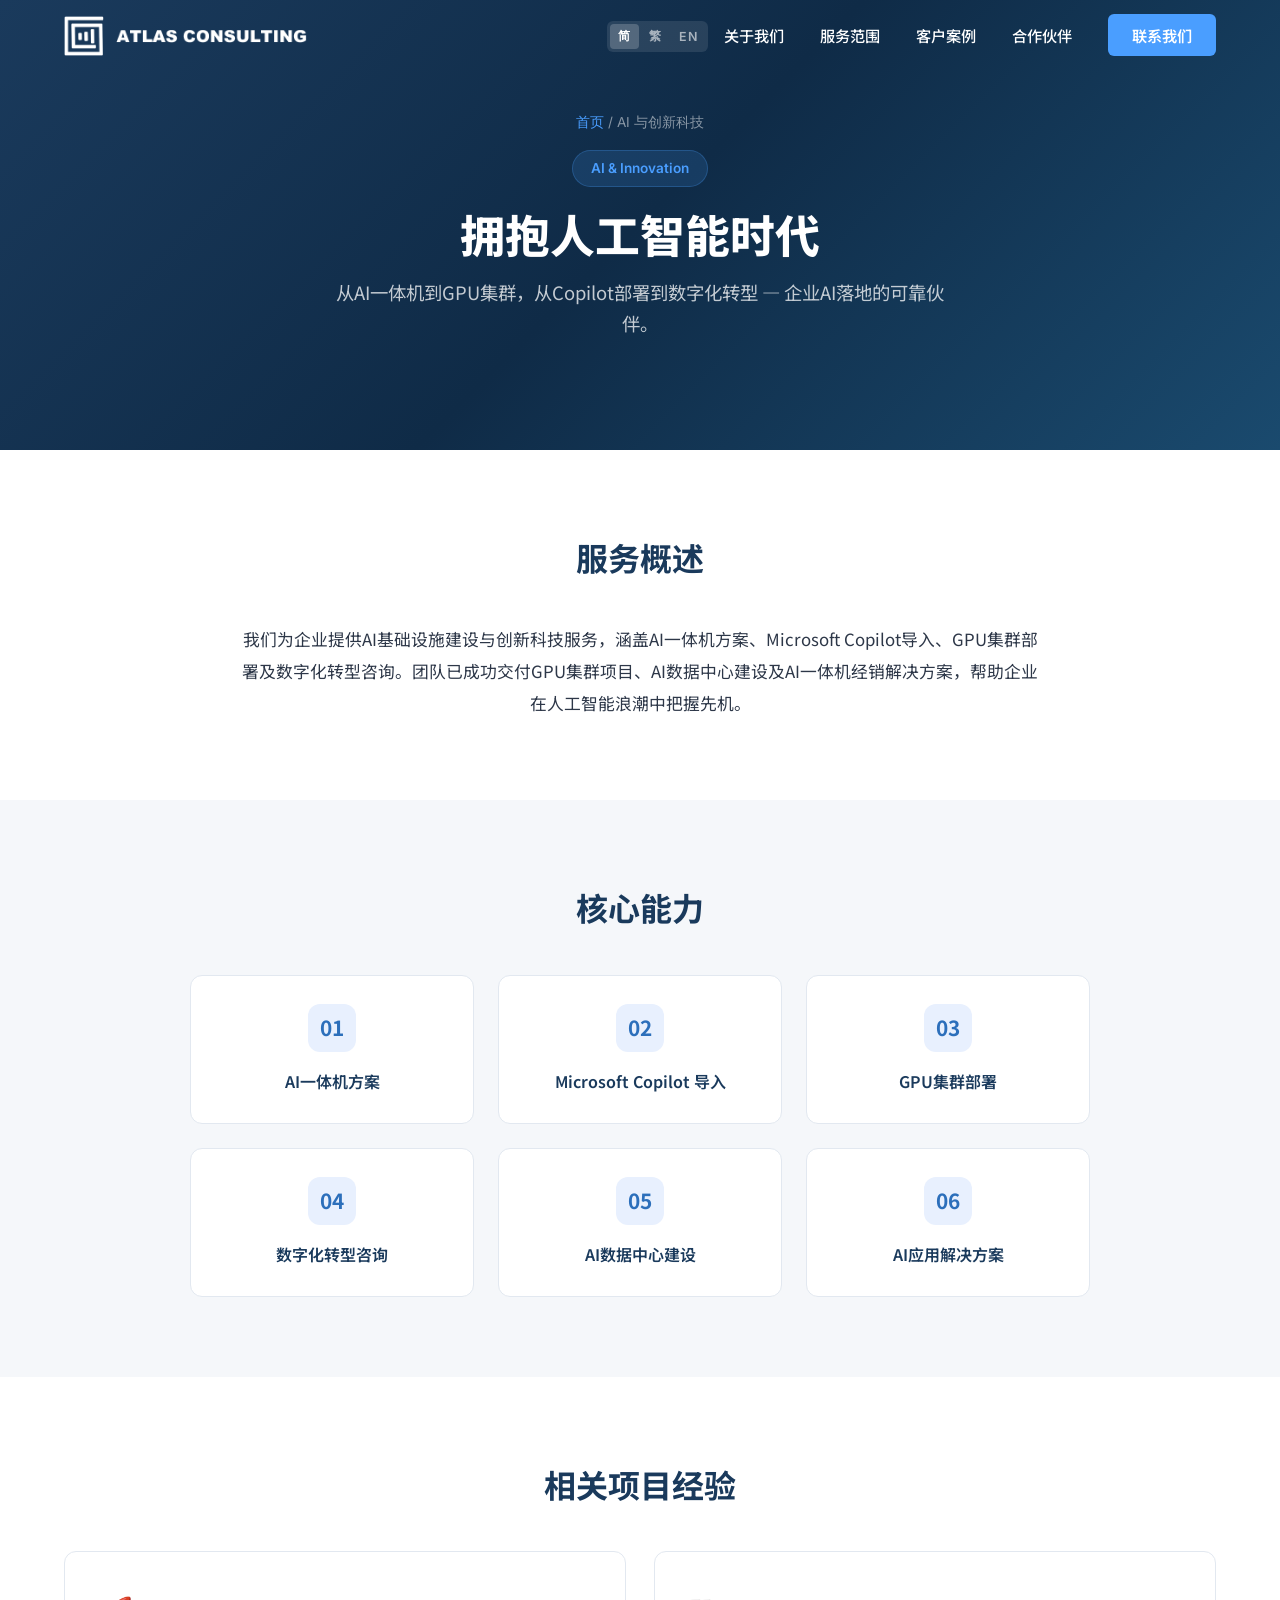
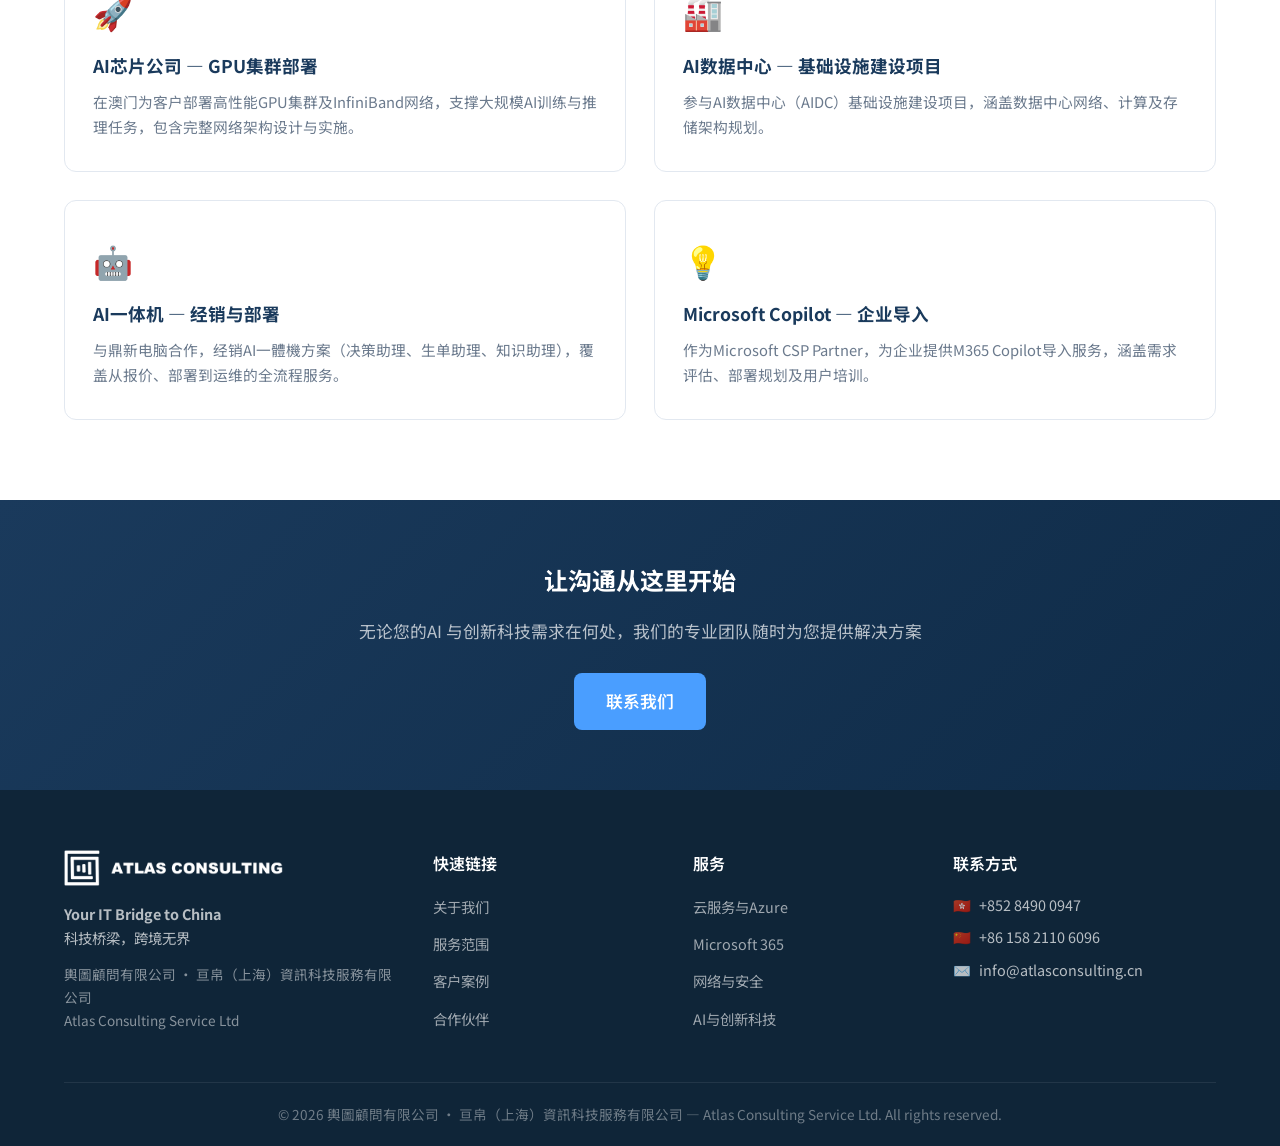
==== services/ai-innovation.html @ 170522ad "7服务二级页面: cloud/infra/netsec/m365/hardware/prof/ai + project cases + i18n" ====
<!DOCTYPE html>
<html lang="zh-CN">
<head>
    <meta charset="UTF-8">
    <meta name="viewport" content="width=device-width, initial-scale=1.0">
    <title>AI 与创新科技 | AI & Innovation — Atlas Consulting</title>
    <meta name="description" content="Atlas Consulting AI与创新科技服务 — AI一体机、GPU集群部署、Microsoft Copilot导入、数字化转型咨询。">
    <meta name="robots" content="index, follow">
    <link rel="icon" type="image/jpg" href="../assets/images/cropped-logo-32x32.jpg">
    <link rel="preconnect" href="https://fonts.googleapis.com">
    <link rel="preconnect" href="https://fonts.gstatic.com" crossorigin>
    <link href="https://fonts.googleapis.com/css2?family=Inter:wght@400;500;600;700;800&family=Noto+Sans+SC:wght@400;500;600;700&display=swap" rel="stylesheet">
    <link rel="stylesheet" href="../assets/css/style.css">
</head>
<body class="service-detail">
    <nav class="navbar" id="navbar">
        <div class="container nav-container">
            <a href="../" class="nav-logo">
                <img src="../assets/images/logo_280_blue.png" alt="Atlas Consulting" class="logo-blue">
                <img src="../assets/images/logo_280_white.png" alt="Atlas Consulting" class="logo-white">
            </a>
            <div class="nav-right">
                <div class="lang-switcher">
                    <button class="lang-btn" data-lang="zh-CN" onclick="applyLanguage('zh-CN')">简</button>
                    <button class="lang-btn" data-lang="zh-TW" onclick="applyLanguage('zh-TW')">繁</button>
                    <button class="lang-btn" data-lang="en" onclick="applyLanguage('en')">EN</button>
                </div>
                <button class="nav-toggle" id="navToggle" aria-label="菜单">
                    <span></span><span></span><span></span>
                </button>
                <ul class="nav-menu" id="navMenu">
                    <li><a href="../#about" class="nav-link" data-i18n="nav.about">关于我们</a></li>
                    <li><a href="../#services" class="nav-link" data-i18n="nav.services">服务范围</a></li>
                    <li><a href="../#cases" class="nav-link" data-i18n="nav.cases">客户案例</a></li>
                    <li><a href="../#partners" class="nav-link" data-i18n="nav.partners">合作伙伴</a></li>
                    <li><a href="../#contact" class="nav-link nav-cta" data-i18n="nav.contact">联系我们</a></li>
                </ul>
            </div>
        </div>
    </nav>

    <section class="sd-hero">
        <div class="container sd-hero-content">
            <div class="sd-hero-breadcrumb"><a href="../">首页</a> / <span data-i18n="sd.ai.title">AI 与创新科技</span></div>
            <div class="sd-hero-badge" data-i18n="sd.ai.subtitle">AI & Innovation</div>
            <h1 data-i18n="sd.ai.hero">拥抱人工智能时代</h1>
            <p data-i18n="sd.ai.desc">从AI一体机到GPU集群，从Copilot部署到数字化转型 — 企业AI落地的可靠伙伴。</p>
        </div>
    </section>

    <section class="sd-section">
        <div class="container">
            <h2 data-i18n="sd.ai.overview.title">服务概述</h2>
            <p class="sd-overview" data-i18n="sd.ai.overview">我们为企业提供AI基础设施建设与创新科技服务，涵盖AI一体机方案、Microsoft Copilot导入、GPU集群部署及数字化转型咨询。团队已成功交付GPU集群项目、AI数据中心建设及AI一体机经销解决方案。</p>
        </div>
    </section>

    <section class="sd-section sd-section-alt">
        <div class="container">
            <h2 data-i18n="sd.ai.cap.title">核心能力</h2>
            <div class="sd-cap-grid">
                <div class="sd-cap-item"><div class="sd-cap-icon">01</div><h4 data-i18n="sd.ai.cap1">AI一体机方案</h4></div>
                <div class="sd-cap-item"><div class="sd-cap-icon">02</div><h4 data-i18n="sd.ai.cap2">Microsoft Copilot 导入</h4></div>
                <div class="sd-cap-item"><div class="sd-cap-icon">03</div><h4 data-i18n="sd.ai.cap3">GPU集群部署</h4></div>
                <div class="sd-cap-item"><div class="sd-cap-icon">04</div><h4 data-i18n="sd.ai.cap4">数字化转型咨询</h4></div>
                <div class="sd-cap-item"><div class="sd-cap-icon">05</div><h4 data-i18n="sd.ai.cap5">AI数据中心建设</h4></div>
                <div class="sd-cap-item"><div class="sd-cap-icon">06</div><h4 data-i18n="sd.ai.cap6">AI应用解决方案</h4></div>
            </div>
        </div>
    </section>

    <section class="sd-section">
        <div class="container">
            <h2 data-i18n="sd.ai.projects.title">相关项目经验</h2>
            <div class="sd-projects-grid">
                <div class="sd-project-card">
                    <div class="sd-project-icon">🚀</div>
                    <h3 data-i18n="sd.ai.proj1.name">AI芯片公司 — GPU集群部署</h3>
                    <p data-i18n="sd.ai.proj1.desc">在澳门为客户部署高性能GPU集群及InfiniBand网络，支撑大规模AI训练与推理任务，包含完整网络架构设计与实施。</p>
                </div>                <div class="sd-project-card">
                    <div class="sd-project-icon">🏭</div>
                    <h3 data-i18n="sd.ai.proj2.name">AI数据中心 — 基础设施建设项目</h3>
                    <p data-i18n="sd.ai.proj2.desc">参与AI数据中心（AIDC）基础设施建设项目，涵盖数据中心网络、计算及存储架构规划。</p>
                </div>                <div class="sd-project-card">
                    <div class="sd-project-icon">🤖</div>
                    <h3 data-i18n="sd.ai.proj3.name">AI一体机 — 经销与部署</h3>
                    <p data-i18n="sd.ai.proj3.desc">与鼎新电脑合作，经销AI一体机方案（决策助理、生单助理、知识助理），覆盖从报价、部署到运维的全流程服务。</p>
                </div>                <div class="sd-project-card">
                    <div class="sd-project-icon">💡</div>
                    <h3 data-i18n="sd.ai.proj4.name">Microsoft Copilot — 企业导入</h3>
                    <p data-i18n="sd.ai.proj4.desc">作为Microsoft CSP Partner，为企业提供M365 Copilot导入服务，涵盖需求评估、部署规划及用户培训。</p>
                </div>
            </div>
        </div>
    </section>

    <section class="sd-cta">
        <div class="container">
            <h2>让沟通从这里开始</h2>
            <p>无论您的AI 与创新科技需求在何处，我们的专业团队随时为您提供解决方案</p>
            <a href="../#contact" class="btn btn-primary" data-i18n="hero.btn2">联系我们</a>
        </div>
    </section>

    <footer class="footer">
        <div class="container">
            <div class="footer-grid">
                <div class="footer-brand">
                    <img src="../assets/images/logo_280_white.png" alt="Atlas Consulting" class="footer-logo">
                    <p><strong data-i18n="footer.brand">Your IT Bridge to China</strong><br><span data-i18n="footer.tagline">科技桥梁，跨境无界</span></p>
                    <p style="margin-top:12px;font-size:0.85rem;color:rgba(255,255,255,0.5);" data-i18n="footer.company">輿圖顧問有限公司 · 亘帛（上海）資訊科技服務有限公司<br>Atlas Consulting Service Ltd</p>
                </div>
                <div class="footer-links">
                    <h4 data-i18n="footer.links">快速链接</h4>
                    <ul>
                        <li><a href="../#about" data-i18n="footer.link1">关于我们</a></li>
                        <li><a href="../#services" data-i18n="footer.link2">服务范围</a></li>
                        <li><a href="../#cases" data-i18n="footer.link3">客户案例</a></li>
                        <li><a href="../#partners" data-i18n="footer.link4">合作伙伴</a></li>
                    </ul>
                </div>
                <div class="footer-links">
                    <h4 data-i18n="footer.service">服务</h4>
                    <ul>
                        <li><a href="cloud.html" data-i18n="footer.service1">云服务与Azure</a></li>
                        <li><a href="microsoft-365.html" data-i18n="footer.service2">Microsoft 365</a></li>
                        <li><a href="network-security.html" data-i18n="footer.service3">网络与安全</a></li>
                        <li><a href="ai-innovation.html" data-i18n="footer.service4">AI与创新科技</a></li>
                    </ul>
                </div>
                <div class="footer-contact">
                    <h4 data-i18n="footer.contact_title">联系方式</h4>
                    <p><span>🇭🇰</span> +852 8490 0947</p>
                    <p><span>🇨🇳</span> +86 158 2110 6096</p>
                    <p><span>✉️</span> info@atlasconsulting.cn</p>
                </div>
            </div>
            <div class="footer-bottom">
                <p data-i18n="footer.copyright">&copy; 2026 輿圖顧問有限公司 · 亘帛（上海）資訊科技服務有限公司 — Atlas Consulting Service Ltd. All rights reserved.</p>
            </div>
        </div>
    </footer>

    <script src="../assets/js/translations.js"></script>
    <script src="../assets/js/service-detail-i18n.js"></script>
    <script src="../assets/js/main.js"></script>
</body>
</html>
---- assets/css/style.css ----
/* =========================================
   Atlas Consulting — Professional Corporate
   ========================================= */

:root {
    --primary: #1a3a5c;
    --primary-light: #2c6fbb;
    --accent: #4a9eff;
    --accent-light: #e8f0fe;
    --bg: #ffffff;
    --bg-alt: #f5f7fa;
    --bg-dark: #0f2538;
    --text: #2d3748;
    --text-light: #6b7a8d;
    --text-white: #ffffff;
    --border: #e2e8f0;
    --shadow: 0 4px 24px rgba(26, 58, 92, 0.08);
    --shadow-hover: 0 8px 40px rgba(26, 58, 92, 0.14);
    --radius: 12px;
    --radius-sm: 8px;
    --font-cn: 'Noto Sans SC', -apple-system, BlinkMacSystemFont, sans-serif;
    --font-en: 'Inter', -apple-system, BlinkMacSystemFont, sans-serif;
    --transition: 0.3s cubic-bezier(0.4, 0, 0.2, 1);
}

/* ---- Reset ---- */
*, *::before, *::after { margin: 0; padding: 0; box-sizing: border-box; }
html { scroll-behavior: smooth; }
body {
    font-family: var(--font-cn);
    color: var(--text);
    background: var(--bg);
    line-height: 1.7;
    -webkit-font-smoothing: antialiased;
    overflow-x: hidden;
}
a { color: inherit; text-decoration: none; }
ul { list-style: none; }
img { max-width: 100%; height: auto; display: block; }

.container {
    max-width: 1200px;
    margin: 0 auto;
    padding: 0 24px;
}

.section-header {
    text-align: center;
    margin-bottom: 60px;
}
.section-tag {
    display: inline-block;
    background: var(--accent-light);
    color: var(--primary-light);
    font-size: 0.85rem;
    font-weight: 600;
    padding: 6px 18px;
    border-radius: 20px;
    letter-spacing: 1px;
    text-transform: uppercase;
    margin-bottom: 16px;
    font-family: var(--font-en);
}
.section-header h2 {
    font-size: 2.2rem;
    font-weight: 700;
    color: var(--primary);
    margin-bottom: 16px;
}
.section-desc {
    font-size: 1.1rem;
    color: var(--text-light);
    max-width: 600px;
    margin: 0 auto;
}

section { padding: 100px 0; }

/* ---- NAVBAR ---- */
.navbar {
    position: fixed;
    top: 0;
    left: 0;
    right: 0;
    z-index: 1000;
    background: transparent;
    transition: var(--transition);
    padding: 16px 0;
}
.navbar.scrolled {
    background: rgba(255,255,255,0.97);
    backdrop-filter: blur(12px);
    box-shadow: 0 1px 8px rgba(0,0,0,0.06);
    padding: 10px 0;
}
.nav-container {
    display: flex;
    align-items: center;
    justify-content: space-between;
}
.nav-logo img {
    height: 40px;
    transition: var(--transition);
}
.navbar.scrolled .logo-white { display: none; }
.navbar.scrolled .logo-blue { display: block; }
.navbar:not(.scrolled) .logo-white { display: block; }
.navbar:not(.scrolled) .logo-blue { display: none; }

.nav-menu {
    display: flex;
    align-items: center;
    gap: 36px;
}
.nav-link {
    font-size: 0.95rem;
    font-weight: 500;
    color: var(--text-white);
    transition: var(--transition);
    position: relative;
    padding: 4px 0;
}
.navbar.scrolled .nav-link { color: var(--text); }
.nav-link::after {
    content: '';
    position: absolute;
    bottom: -2px;
    left: 0;
    width: 0;
    height: 2px;
    background: var(--accent);
    transition: var(--transition);
}
.nav-link:hover::after { width: 100%; }
.nav-cta {
    background: var(--accent);
    color: white !important;
    padding: 10px 24px !important;
    border-radius: 6px;
    font-weight: 600;
    transition: var(--transition);
}
.nav-cta::after { display: none; }
.nav-cta:hover { background: var(--primary-light); transform: translateY(-1px); }

.nav-toggle {
    display: none;
    flex-direction: column;
    gap: 5px;
    background: none;
    border: none;
    cursor: pointer;
    padding: 4px;
}
.nav-toggle span {
    display: block;
    width: 26px;
    height: 2.5px;
    background: var(--text-white);
    border-radius: 2px;
    transition: var(--transition);
}
.navbar.scrolled .nav-toggle span { background: var(--text); }
.nav-toggle.active span:nth-child(1) { transform: rotate(45deg) translate(5px, 5px); }
.nav-toggle.active span:nth-child(2) { opacity: 0; }
.nav-toggle.active span:nth-child(3) { transform: rotate(-45deg) translate(5px, -5px); }

/* ---- Language Switcher ---- */
.nav-right {
    display: flex;
    align-items: center;
    gap: 16px;
}
.lang-switcher {
    display: flex;
    gap: 2px;
    background: rgba(255,255,255,0.1);
    border-radius: 6px;
    padding: 3px;
}
.navbar.scrolled .lang-switcher {
    background: var(--accent-light);
}
.lang-btn {
    font-size: 0.78rem;
    font-weight: 600;
    padding: 4px 8px;
    border: none;
    border-radius: 4px;
    cursor: pointer;
    background: transparent;
    color: rgba(255,255,255,0.6);
    font-family: var(--font-en);
    transition: var(--transition);
    letter-spacing: 0.5px;
}
.navbar.scrolled .lang-btn {
    color: var(--text-light);
}
.lang-btn:hover {
    color: var(--text-white);
}
.navbar.scrolled .lang-btn:hover {
    color: var(--primary);
}
.lang-btn.active {
    background: rgba(255,255,255,0.2);
    color: var(--text-white);
}
.navbar.scrolled .lang-btn.active {
    background: white;
    color: var(--primary);
    box-shadow: 0 1px 4px rgba(0,0,0,0.06);
}

/* ---- HERO ---- */
.hero {
    min-height: 100vh;
    display: flex;
    align-items: center;
    position: relative;
    background: linear-gradient(135deg, var(--primary) 0%, #0f2b47 50%, #1a4a6e 100%);
    overflow: hidden;
    padding-top: 80px;
}
.hero-bg {
    position: absolute;
    inset: 0;
    background:
        radial-gradient(ellipse at 20% 50%, rgba(74, 158, 255, 0.12) 0%, transparent 50%),
        radial-gradient(ellipse at 80% 20%, rgba(74, 158, 255, 0.08) 0%, transparent 50%),
        radial-gradient(ellipse at 50% 80%, rgba(44, 111, 187, 0.15) 0%, transparent 50%);
}
.hero-content {
    display: grid;
    grid-template-columns: 1fr 1fr;
    gap: 60px;
    align-items: center;
    position: relative;
    z-index: 2;
}
.hero-badge {
    display: inline-block;
    background: rgba(74, 158, 255, 0.15);
    color: var(--accent);
    font-size: 0.85rem;
    font-weight: 600;
    padding: 6px 18px;
    border-radius: 20px;
    margin-bottom: 24px;
    font-family: var(--font-en);
    border: 1px solid rgba(74, 158, 255, 0.25);
}
.hero-text h1 {
    font-size: 3rem;
    font-weight: 800;
    color: var(--text-white);
    line-height: 1.25;
    margin-bottom: 20px;
}
.hero-text .highlight {
    background: linear-gradient(135deg, var(--accent), #7bb8ff);
    -webkit-background-clip: text;
    -webkit-text-fill-color: transparent;
    background-clip: text;
}
.hero-text p {
    font-size: 1.1rem;
    color: rgba(255,255,255,0.75);
    max-width: 520px;
    margin-bottom: 36px;
    line-height: 1.8;
}
.hero-tagline {
    font-family: var(--font-en);
    font-size: 1.05rem !important;
    color: var(--accent) !important;
    font-weight: 500;
    letter-spacing: 0.5px;
    margin-bottom: 8px !important;
}
.hero-btns { display: flex; gap: 16px; flex-wrap: wrap; }

.btn {
    display: inline-flex;
    align-items: center;
    gap: 8px;
    padding: 14px 32px;
    border-radius: 8px;
    font-weight: 600;
    font-size: 1rem;
    font-family: var(--font-cn);
    cursor: pointer;
    border: none;
    transition: var(--transition);
}
/* English text word-break support */
body[style*="font-family: var(--font-en)"] .service-card p,
body[style*="font-family: var(--font-en)"] .case-card p,
body[style*="font-family: var(--font-en)"] .sc-list li,
body[style*="font-family: var(--font-en)"] .about-text p,
body[style*="font-family: var(--font-en)"] .ci-card p,
body[style*="font-family: var(--font-en)"] .section-desc,
body[style*="font-family: var(--font-en)"] .footer-brand p,
body[style*="font-family: var(--font-en)"] .case-type {
    word-break: break-word;
    overflow-wrap: break-word;
}
.btn-primary {
    background: var(--accent);
    color: white;
}
.btn-primary:hover { background: var(--primary-light); transform: translateY(-2px); box-shadow: 0 6px 20px rgba(74,158,255,0.3); }
.btn-outline {
    background: transparent;
    color: white;
    border: 2px solid rgba(255,255,255,0.3);
}
.btn-outline:hover { border-color: var(--accent); background: rgba(74,158,255,0.1); }
.btn-block { width: 100%; justify-content: center; }

.hero-visual {
    display: flex;
    justify-content: center;
}
.hero-card {
    background: rgba(255,255,255,0.06);
    backdrop-filter: blur(16px);
    border: 1px solid rgba(255,255,255,0.1);
    border-radius: 20px;
    padding: 40px 36px;
    display: flex;
    flex-direction: column;
    gap: 28px;
    min-width: 260px;
}
.hero-stat {
    display: flex;
    flex-direction: column;
    align-items: center;
    text-align: center;
}
.stat-number {
    font-family: var(--font-en);
    font-size: 2.8rem;
    font-weight: 800;
    color: var(--accent);
    line-height: 1;
}
.stat-label {
    font-size: 0.9rem;
    color: rgba(255,255,255,0.6);
    margin-top: 6px;
}

.hero-wave {
    position: absolute;
    bottom: 0;
    left: 0;
    right: 0;
    line-height: 0;
}
.hero-wave svg { width: 100%; height: auto; display: block; }

/* ---- ABOUT ---- */
.about { background: var(--bg-alt); }
.about-content {
    display: grid;
    grid-template-columns: 1.3fr 0.7fr;
    gap: 60px;
    align-items: start;
}
.about-text p {
    margin-bottom: 16px;
    color: var(--text);
    line-height: 1.8;
    font-size: 1.05rem;
}
.about-text p strong { color: var(--primary); }
.about-features {
    display: grid;
    grid-template-columns: 1fr 1fr;
    gap: 12px;
    margin-top: 24px;
}
.about-feature {
    display: flex;
    align-items: center;
    gap: 10px;
    font-size: 0.95rem;
    color: var(--text);
}
.about-mission {
    margin-top: 28px;
    padding: 20px 24px;
    background: linear-gradient(135deg, var(--primary), #0f2b47);
    border-radius: var(--radius);
    border-left: 4px solid var(--accent);
}
.mission-text {
    font-size: 1rem !important;
    color: rgba(255,255,255,0.9) !important;
    font-weight: 500;
    line-height: 1.6 !important;
    margin-bottom: 0 !important;
    font-style: italic;
}
.af-icon {
    width: 22px;
    height: 22px;
    background: var(--accent-light);
    color: var(--primary-light);
    border-radius: 50%;
    display: flex;
    align-items: center;
    justify-content: center;
    font-size: 0.75rem;
    font-weight: 700;
    flex-shrink: 0;
}
.about-stats {
    display: grid;
    grid-template-columns: 1fr 1fr;
    gap: 16px;
}
.stat-card {
    background: white;
    border-radius: var(--radius);
    padding: 28px 20px;
    text-align: center;
    box-shadow: var(--shadow);
    transition: var(--transition);
}
.stat-card:hover { transform: translateY(-4px); box-shadow: var(--shadow-hover); }
.stat-num {
    display: block;
    font-family: var(--font-en);
    font-size: 2rem;
    font-weight: 800;
    color: var(--primary-light);
    line-height: 1;
    margin-bottom: 8px;
}
.stat-desc {
    font-size: 0.9rem;
    color: var(--text-light);
}

/* ---- SERVICES ---- */
.services { background: var(--bg); }
.services-grid {
    display: grid;
    grid-template-columns: repeat(3, 1fr);
    gap: 30px;
}
.service-card {
    background: var(--bg-alt);
    border-radius: var(--radius);
    padding: 40px 32px;
    border: 1px solid var(--border);
    transition: var(--transition);
}
.service-card:hover { transform: translateY(-6px); box-shadow: var(--shadow-hover); border-color: transparent; }
.sc-icon {
    width: 56px;
    height: 56px;
    border-radius: 14px;
    display: flex;
    align-items: center;
    justify-content: center;
    margin-bottom: 20px;
    color: white;
}
.sc-icon svg { width: 32px; height: 32px; }
.sc-icon-cloud { background: linear-gradient(135deg, #4a9eff, #2c6fbb); }
.sc-icon-infra { background: linear-gradient(135deg, #2c6fbb, #1a3a5c); }
.sc-icon-pro { background: linear-gradient(135deg, #5b8def, #3d5a99); }
.service-card h3 {
    font-size: 1.25rem;
    font-weight: 700;
    color: var(--primary);
    margin-bottom: 12px;
}
.service-card p { color: var(--text-light); font-size: 0.95rem; margin-bottom: 16px; line-height: 1.7; }
.sc-list li {
    font-size: 0.9rem;
    color: var(--text);
    padding: 6px 0;
    padding-left: 20px;
    position: relative;
}
.sc-list li::before {
    content: '›';
    position: absolute;
    left: 0;
    color: var(--accent);
    font-weight: 700;
    font-size: 1.2rem;
}

/* ---- SOLUTIONS ---- */
.solutions { background: var(--bg-alt); }
.solutions-grid {
    display: grid;
    grid-template-columns: repeat(3, 1fr);
    gap: 30px;
}
.solution-card {
    background: white;
    border-radius: var(--radius);
    padding: 36px 28px;
    text-align: center;
    box-shadow: var(--shadow);
    transition: var(--transition);
}
.solution-card:hover { transform: translateY(-4px); box-shadow: var(--shadow-hover); }
.sol-icon {
    width: 64px;
    height: 64px;
    margin: 0 auto 20px;
    background: var(--accent-light);
    border-radius: 16px;
    display: flex;
    align-items: center;
    justify-content: center;
    color: var(--primary-light);
}
.sol-icon svg { width: 36px; height: 36px; }
.solution-card h3 {
    font-size: 1.2rem;
    font-weight: 700;
    color: var(--primary);
    margin-bottom: 12px;
}
.solution-card p {
    font-size: 0.92rem;
    color: var(--text-light);
    line-height: 1.7;
}

/* ---- CASES (Reference) ---- */
.cases { background: var(--bg); }
.cases-grid {
    display: grid;
    grid-template-columns: repeat(3, 1fr);
    gap: 24px;
}
.case-card {
    background: var(--bg-alt);
    border-radius: var(--radius);
    padding: 32px 24px;
    border: 1px solid var(--border);
    transition: var(--transition);
}
.case-card:hover { transform: translateY(-4px); box-shadow: var(--shadow-hover); border-color: transparent; }
.case-icon { font-size: 2.2rem; margin-bottom: 12px; }
.case-card h3 {
    font-size: 1.1rem;
    font-weight: 700;
    color: var(--primary);
    margin-bottom: 6px;
}
.case-type {
    font-size: 0.8rem;
    color: var(--accent);
    font-weight: 600;
    font-family: var(--font-en);
    margin-bottom: 12px;
    letter-spacing: 0.3px;
}
.case-card p {
    font-size: 0.9rem;
    color: var(--text-light);
    line-height: 1.7;
}

/* ---- PARTNERS ---- */
.partners { background: var(--bg); }
.partners-grid {
    display: grid;
    grid-template-columns: repeat(6, 1fr);
    gap: 24px;
    align-items: center;
}
.partner-logo {
    background: var(--bg-alt);
    border: 1px solid var(--border);
    border-radius: var(--radius-sm);
    padding: 24px 12px;
    text-align: center;
    transition: var(--transition);
}
.partner-logo:hover { border-color: var(--accent); box-shadow: var(--shadow); }
.pl-placeholder {
    font-family: var(--font-en);
    font-weight: 700;
    font-size: 1.1rem;
    color: var(--text-light);
    letter-spacing: 1px;
    line-height: 1.4;
}
.pl-badge {
    display: block;
    font-size: 0.65rem;
    color: var(--accent);
    font-weight: 600;
    margin-top: 8px;
    letter-spacing: 0.3px;
    font-family: var(--font-en);
}
.partner-logo.featured {
    border-color: var(--accent);
    background: var(--accent-light);
}
.partner-logo.featured .pl-placeholder { color: var(--primary-light); }

/* ---- CONTACT ---- */
.contact { background: var(--bg-alt); }
.contact-grid {
    display: grid;
    grid-template-columns: 1fr 1.2fr;
    gap: 48px;
}
.contact-info { display: flex; flex-direction: column; gap: 24px; }
.ci-card {
    background: white;
    border-radius: var(--radius);
    padding: 28px 24px;
    box-shadow: var(--shadow);
}
.ci-card h4 {
    font-size: 1.1rem;
    color: var(--primary);
    margin-bottom: 12px;
    font-weight: 700;
}
.ci-card p {
    font-size: 0.95rem;
    color: var(--text);
    margin-bottom: 6px;
}
.ci-card p strong { color: var(--primary); font-weight: 600; }
.ci-label {
    color: var(--text-light);
    font-size: 0.85rem;
    margin-right: 8px;
}
.contact-form {
    background: white;
    border-radius: var(--radius);
    padding: 40px;
    box-shadow: var(--shadow);
}
.form-row {
    display: grid;
    grid-template-columns: 1fr 1fr;
    gap: 16px;
}
.contact-form input,
.contact-form select,
.contact-form textarea {
    width: 100%;
    padding: 14px 16px;
    border: 1px solid var(--border);
    border-radius: var(--radius-sm);
    font-size: 1rem;
    font-family: var(--font-cn);
    background: var(--bg-alt);
    transition: var(--transition);
    margin-bottom: 16px;
    color: var(--text);
}
.contact-form input:focus,
.contact-form select:focus,
.contact-form textarea:focus {
    outline: none;
    border-color: var(--accent);
    box-shadow: 0 0 0 3px rgba(74,158,255,0.15);
    background: white;
}
.contact-form textarea { resize: vertical; min-height: 100px; }

/* ---- FOOTER ---- */
.footer {
    background: var(--bg-dark);
    color: rgba(255,255,255,0.7);
    padding: 60px 0 0;
}
.footer-grid {
    display: grid;
    grid-template-columns: 1.5fr 1fr 1fr 1.2fr;
    gap: 40px;
    padding-bottom: 40px;
    border-bottom: 1px solid rgba(255,255,255,0.08);
}
.footer-logo { height: 36px; margin-bottom: 16px; }
.footer-brand p { font-size: 0.9rem; line-height: 1.7; }
.footer-links h4,
.footer-contact h4 {
    color: white;
    font-size: 1rem;
    font-weight: 600;
    margin-bottom: 16px;
}
.footer-links ul li { margin-bottom: 10px; }
.footer-links ul li a {
    font-size: 0.9rem;
    color: rgba(255,255,255,0.6);
    transition: var(--transition);
}
.footer-links ul li a:hover { color: var(--accent); padding-left: 4px; }
.footer-contact p {
    font-size: 0.9rem;
    margin-bottom: 8px;
    display: flex;
    align-items: center;
    gap: 8px;
}
.footer-bottom {
    padding: 20px 0;
    text-align: center;
    font-size: 0.85rem;
    color: rgba(255,255,255,0.4);
}

/* ---- RESPONSIVE ---- */

/* ===== SERVICE DETAIL PAGES ===== */
.service-detail .sd-hero {
    min-height: 50vh;
    display: flex;
    align-items: center;
    position: relative;
    background: linear-gradient(135deg, var(--primary) 0%, #0f2b47 50%, #1a4a6e 100%);
    overflow: hidden;
    padding-top: 100px;
}
.sd-hero-content {
    position: relative;
    z-index: 2;
    text-align: center;
}
.sd-hero-breadcrumb {
    font-family: var(--font-en);
    font-size: 0.85rem;
    color: rgba(255,255,255,0.5);
    margin-bottom: 16px;
}
.sd-hero-breadcrumb a { color: var(--accent); }
.sd-hero-breadcrumb a:hover { text-decoration: underline; }
.sd-hero-badge {
    display: inline-block;
    background: rgba(74,158,255,0.15);
    color: var(--accent);
    font-size: 0.85rem;
    font-weight: 600;
    padding: 6px 18px;
    border-radius: 20px;
    margin-bottom: 20px;
    font-family: var(--font-en);
    border: 1px solid rgba(74,158,255,0.25);
}
.sd-hero h1 {
    font-size: 2.8rem;
    font-weight: 800;
    color: var(--text-white);
    margin-bottom: 16px;
    line-height: 1.2;
}
.sd-hero p {
    font-size: 1.15rem;
    color: rgba(255,255,255,0.75);
    max-width: 640px;
    margin: 0 auto;
    line-height: 1.7;
}

.sd-section { padding: 80px 0; }
.sd-section-alt { background: var(--bg-alt); }
.sd-section h2 {
    font-size: 2rem;
    font-weight: 700;
    color: var(--primary);
    margin-bottom: 40px;
    text-align: center;
}
.sd-overview {
    max-width: 800px;
    margin: 0 auto;
    font-size: 1.05rem;
    line-height: 1.9;
    color: var(--text);
    text-align: center;
}

.sd-cap-grid {
    display: grid;
    grid-template-columns: repeat(3, 1fr);
    gap: 24px;
    max-width: 900px;
    margin: 0 auto;
}
.sd-cap-item {
    background: white;
    border: 1px solid var(--border);
    border-radius: var(--radius);
    padding: 28px 20px;
    text-align: center;
    transition: var(--transition);
}
.sd-cap-item:hover { transform: translateY(-3px); box-shadow: var(--shadow-hover); border-color: var(--accent); }
.sd-cap-icon {
    width: 48px; height: 48px;
    margin: 0 auto 16px;
    background: var(--accent-light);
    border-radius: 12px;
    display: flex;
    align-items: center;
    justify-content: center;
    color: var(--primary-light);
    font-size: 1.3rem;
    font-weight: 700;
}
.sd-cap-item h4 { font-size: 1rem; color: var(--primary); font-weight: 600; }

.sd-projects-grid {
    display: grid;
    grid-template-columns: repeat(2, 1fr);
    gap: 28px;
}
.sd-project-card {
    background: white;
    border-radius: var(--radius);
    padding: 32px 28px;
    border: 1px solid var(--border);
    transition: var(--transition);
}
.sd-project-card:hover { transform: translateY(-4px); box-shadow: var(--shadow-hover); }
.sd-project-icon { font-size: 2rem; margin-bottom: 12px; }
.sd-project-card h3 {
    font-size: 1.1rem;
    font-weight: 700;
    color: var(--primary);
    margin-bottom: 8px;
}
.sd-project-card p {
    font-size: 0.92rem;
    color: var(--text-light);
    line-height: 1.7;
}

.sd-cta {
    text-align: center;
    padding: 60px 0;
    background: linear-gradient(135deg, var(--primary), #0f2b47);
    color: white;
}
.sd-cta h2 { color: white !important; margin-bottom: 16px !important; }
.sd-cta p { color: rgba(255,255,255,0.7); margin-bottom: 28px; font-size: 1.05rem; }
.sd-cta .btn { font-size: 1.05rem; }

@media (max-width: 768px) {
    .sd-hero h1 { font-size: 2rem; }
    .sd-hero { min-height: auto; padding: 120px 0 60px; }
    .sd-section { padding: 50px 0; }
    .sd-section h2 { font-size: 1.6rem; margin-bottom: 28px; }
    .sd-cap-grid { grid-template-columns: repeat(2, 1fr); }
    .sd-projects-grid { grid-template-columns: 1fr; }
}
@media (max-width: 480px) {
    .sd-hero h1 { font-size: 1.6rem; }
    .sd-hero p { font-size: 0.95rem; }
    .sd-cap-grid { grid-template-columns: 1fr; }
    .sd-section h2 { font-size: 1.3rem; }
    .sd-project-card { padding: 24px 20px; }
    .sd-overview { font-size: 0.95rem; }
}
@media (max-width: 1024px) {
    .hero-content { grid-template-columns: 1fr; gap: 40px; text-align: center; }
    .hero-text p { margin: 0 auto 36px; }
    .hero-btns { justify-content: center; }
    .services-grid { grid-template-columns: repeat(2, 1fr); }
    .cases-grid { grid-template-columns: repeat(2, 1fr); }
    .solutions-grid { grid-template-columns: repeat(2, 1fr); }
    .partners-grid { grid-template-columns: repeat(3, 1fr); }
    .footer-grid { grid-template-columns: 1fr 1fr; }
    .nav-menu { gap: 28px; }
}
@media (max-width: 768px) {
    section { padding: 60px 0; }
    .section-header { margin-bottom: 40px; }
    .section-header h2 { font-size: 1.8rem; }
    .section-desc { font-size: 1rem; }
    .hero-text h1 { font-size: 2.2rem; }
    .hero { min-height: auto; padding: 120px 0 80px; }
    .hero-visual { display: none; }
    .nav-menu {
        position: fixed;
        top: 70px;
        left: 0;
        right: 0;
        bottom: 0;
        background: var(--primary);
        flex-direction: column;
        justify-content: flex-start;
        padding-top: 40px;
        gap: 28px;
        transform: translateX(100%);
        transition: var(--transition);
        opacity: 0;
        z-index: 998;
    }
    .nav-menu.open { transform: translateX(0); opacity: 1; }
    .nav-toggle { display: flex; z-index: 999; position: relative; }
    .nav-link { font-size: 1.2rem; color: white !important; }
    .nav-cta { background: var(--accent); }
    .about-content { grid-template-columns: 1fr; gap: 40px; }
    .about-features { grid-template-columns: 1fr; }
    .about-stats { grid-template-columns: 1fr 1fr; }
    .services-grid { grid-template-columns: 1fr; }
    .service-card { padding: 32px 24px; }
    .cases-grid { grid-template-columns: 1fr; }
    .solutions-grid { grid-template-columns: 1fr; }
    .partners-grid { grid-template-columns: repeat(2, 1fr); }
    .contact-grid { grid-template-columns: 1fr; }
    .contact-form { padding: 28px 20px; }
    .form-row { grid-template-columns: 1fr; }
    .footer-grid { grid-template-columns: 1fr; gap: 32px; }
    .footer { padding: 40px 0 0; }
}
@media (max-width: 480px) {
    body { font-size: 15px; }
    .container { padding: 0 16px; }
    section { padding: 40px 0; }
    .section-header { margin-bottom: 32px; }
    .section-header h2 { font-size: 1.5rem; }
    .section-desc { font-size: 0.92rem; }
    .hero { padding: 100px 0 60px; }
    .hero-text h1 { font-size: 1.6rem; }
    .hero-text p { font-size: 0.95rem; }
    .hero-badge { font-size: 0.75rem; padding: 4px 14px; }
    .hero-btns { flex-direction: column; align-items: stretch; }
    .hero-btns .btn { justify-content: center; }
    .about-stats { grid-template-columns: 1fr 1fr; gap: 12px; }
    .stat-card { padding: 20px 12px; }
    .stat-num { font-size: 1.6rem; }
    .about-text p { font-size: 0.95rem; }
    .about-mission { padding: 16px 18px; }
    .about-feature { font-size: 0.88rem; }
    .service-card { padding: 28px 20px; }
    .service-card h3 { font-size: 1.1rem; }
    .sc-icon { width: 48px; height: 48px; margin-bottom: 16px; }
    .sc-icon svg { width: 28px; height: 28px; }
    .case-card { padding: 24px 18px; }
    .case-card h3 { font-size: 1rem; }
    .partners-grid { grid-template-columns: repeat(2, 1fr); gap: 16px; }
    .partner-logo { padding: 18px 10px; }
    .pl-placeholder { font-size: 0.95rem; }
    .ci-card { padding: 20px 16px; }
    .ci-card h4 { font-size: 1rem; }
    .ci-card p { font-size: 0.88rem; }
    .contact-form { padding: 24px 16px; }
    .contact-form input,
    .contact-form select,
    .contact-form textarea { padding: 12px 14px; font-size: 0.95rem; }
    .nav-logo img { height: 32px; }
    .lang-btn { font-size: 0.7rem; padding: 3px 6px; }
    .footer-grid { gap: 28px; }
    .footer { padding: 32px 0 0; }
    .footer-brand p { font-size: 0.82rem; }
    .footer-links h4, .footer-contact h4 { font-size: 0.9rem; }
    .footer-bottom p { font-size: 0.75rem; line-height: 1.6; }
}
@media (max-width: 380px) {
    .hero-text h1 { font-size: 1.35rem; }
    .about-stats { grid-template-columns: 1fr; }
    .lang-switcher { gap: 1px; }
    .lang-btn { font-size: 0.65rem; padding: 2px 5px; }
    .section-header h2 { font-size: 1.3rem; }
}
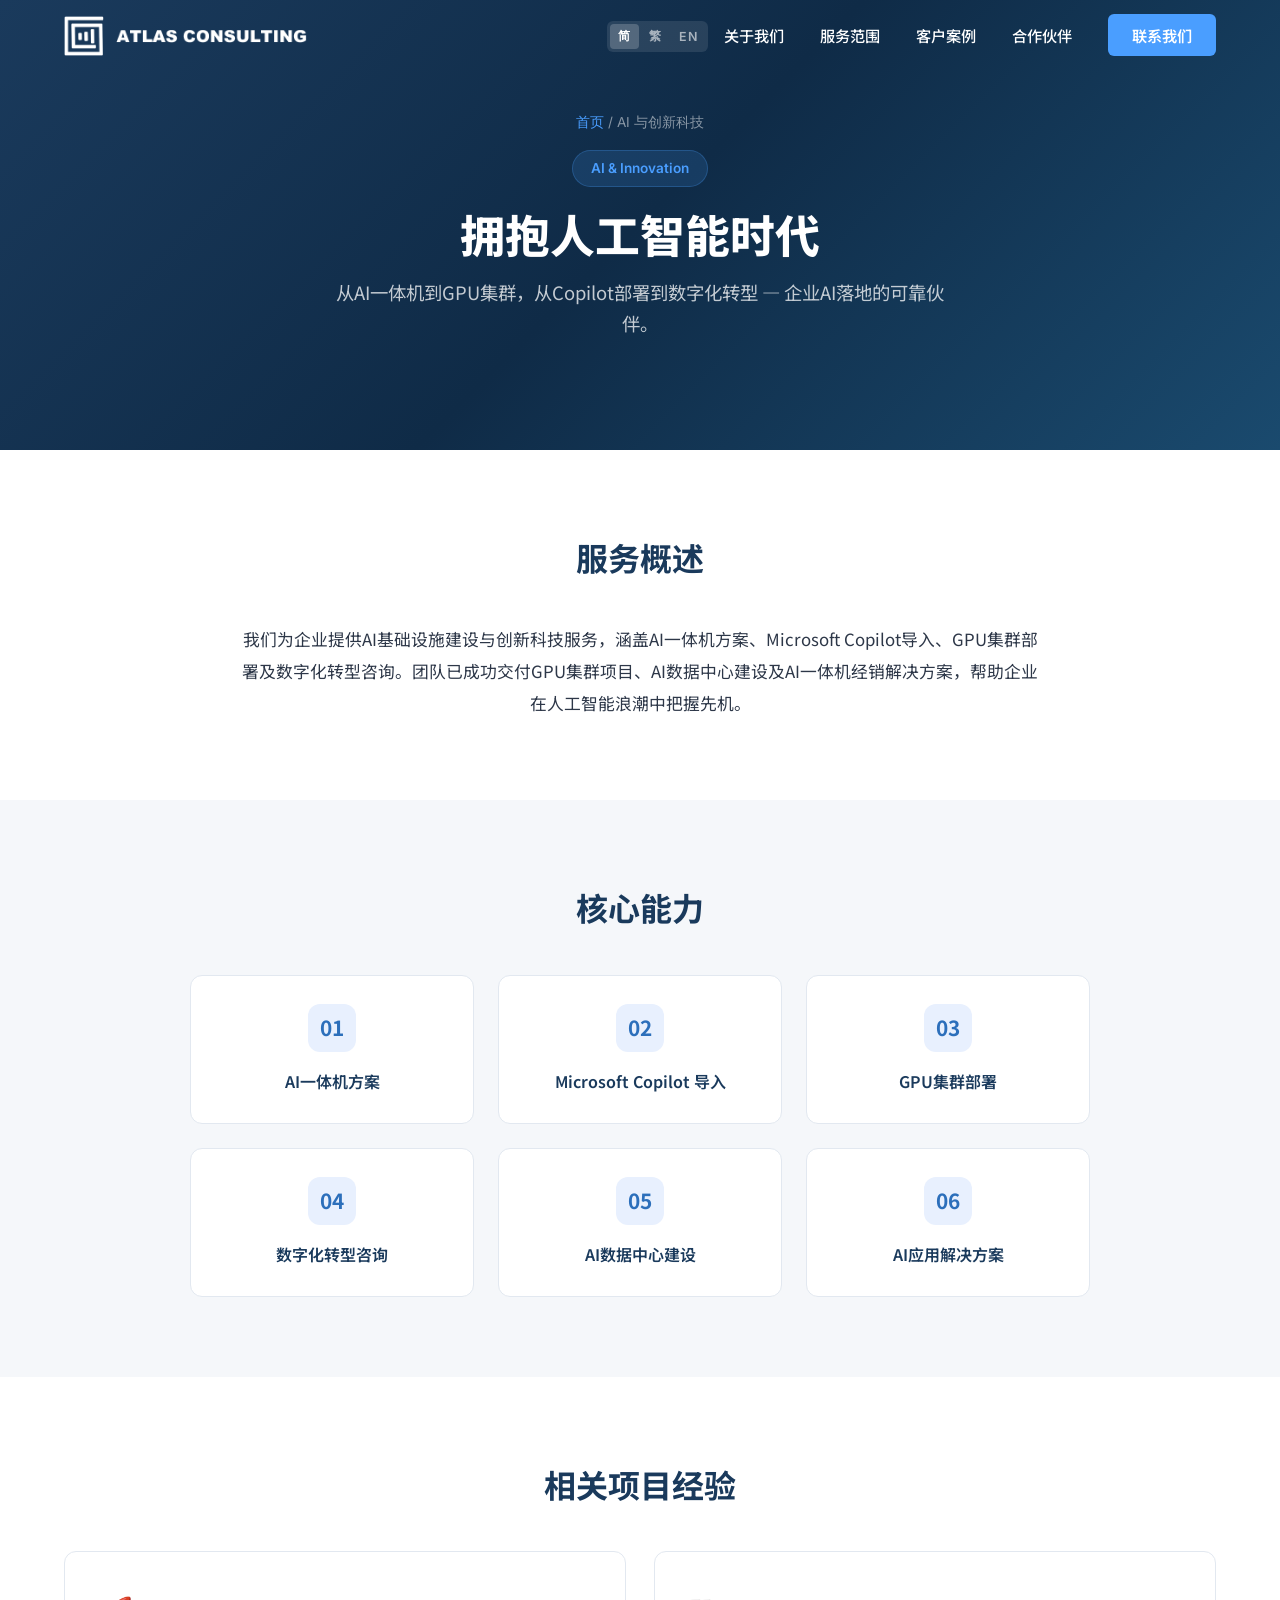
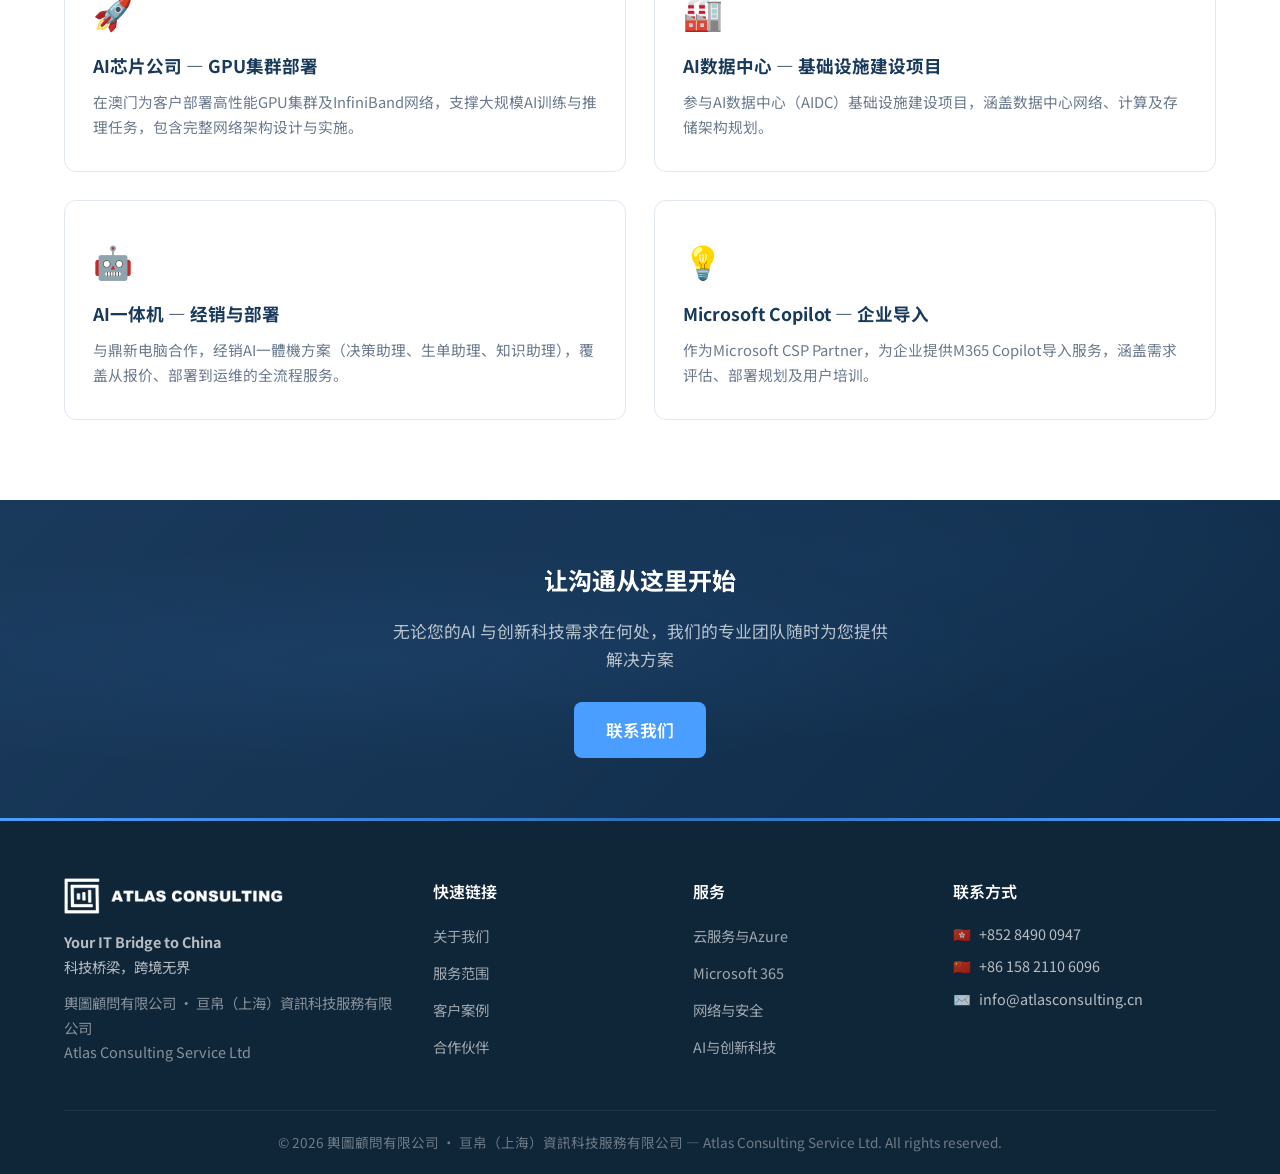
==== commit 81daba62: "feat: atlas website refresh - hero redesign, accessibility, micro-interactions, bento grid" ====
--- a/services/ai-innovation.html
+++ b/services/ai-innovation.html
@@ -13,32 +13,40 @@
     <link rel="stylesheet" href="../assets/css/style.css">
 </head>
 <body class="service-detail">
-    <nav class="navbar" id="navbar">
+    <!-- ========== SKIP LINK ========== -->
+    <a href="#main" class="skip-link">Skip to main content</a>
+
+    <!-- ========== MOBILE NAV OVERLAY ========== -->
+    <div class="nav-overlay" id="navOverlay"></div>
+
+    <nav class="navbar" id="navbar" aria-label="主导航">
         <div class="container nav-container">
             <a href="../" class="nav-logo">
                 <img src="../assets/images/logo_280_blue.png" alt="Atlas Consulting" class="logo-blue">
                 <img src="../assets/images/logo_280_white.png" alt="Atlas Consulting" class="logo-white">
             </a>
             <div class="nav-right">
-                <div class="lang-switcher">
-                    <button class="lang-btn" data-lang="zh-CN" onclick="applyLanguage('zh-CN')">简</button>
+                <div class="lang-switcher" role="group" aria-label="语言切换">
+                    <button class="lang-btn" data-lang="zh-CN" onclick="applyLanguage('zh-CN')" aria-current="true">简</button>
                     <button class="lang-btn" data-lang="zh-TW" onclick="applyLanguage('zh-TW')">繁</button>
                     <button class="lang-btn" data-lang="en" onclick="applyLanguage('en')">EN</button>
+                    <div aria-live="polite" class="sr-only" id="langStatus"></div>
                 </div>
-                <button class="nav-toggle" id="navToggle" aria-label="菜单">
+                <button class="nav-toggle" id="navToggle" aria-label="打开导航菜单" aria-expanded="false" aria-controls="navMenu">
                     <span></span><span></span><span></span>
                 </button>
-                <ul class="nav-menu" id="navMenu">
-                    <li><a href="../#about" class="nav-link" data-i18n="nav.about">关于我们</a></li>
-                    <li><a href="../#services" class="nav-link" data-i18n="nav.services">服务范围</a></li>
-                    <li><a href="../#cases" class="nav-link" data-i18n="nav.cases">客户案例</a></li>
-                    <li><a href="../#partners" class="nav-link" data-i18n="nav.partners">合作伙伴</a></li>
-                    <li><a href="../#contact" class="nav-link nav-cta" data-i18n="nav.contact">联系我们</a></li>
+                <ul class="nav-menu" id="navMenu" role="menubar">
+                    <li role="none"><a href="../#about" class="nav-link" data-i18n="nav.about" role="menuitem">关于我们</a></li>
+                    <li role="none"><a href="../#services" class="nav-link" data-i18n="nav.services" role="menuitem">服务范围</a></li>
+                    <li role="none"><a href="../#cases" class="nav-link" data-i18n="nav.cases" role="menuitem">客户案例</a></li>
+                    <li role="none"><a href="../#partners" class="nav-link" data-i18n="nav.partners" role="menuitem">合作伙伴</a></li>
+                    <li role="none"><a href="../#contact" class="nav-link nav-cta" data-i18n="nav.contact" role="menuitem">联系我们</a></li>
                 </ul>
             </div>
         </div>
     </nav>
 
+    <main id="main">
     <section class="sd-hero">
         <div class="container sd-hero-content">
             <div class="sd-hero-breadcrumb"><a href="../">首页</a> / <span data-i18n="sd.ai.title">AI 与创新科技</span></div>
@@ -101,6 +109,7 @@
             <a href="../#contact" class="btn btn-primary" data-i18n="hero.btn2">联系我们</a>
         </div>
     </section>
+    </main>
 
     <footer class="footer">
         <div class="container">
@@ -108,7 +117,7 @@
                 <div class="footer-brand">
                     <img src="../assets/images/logo_280_white.png" alt="Atlas Consulting" class="footer-logo">
                     <p><strong data-i18n="footer.brand">Your IT Bridge to China</strong><br><span data-i18n="footer.tagline">科技桥梁，跨境无界</span></p>
-                    <p style="margin-top:12px;font-size:0.85rem;color:rgba(255,255,255,0.5);" data-i18n="footer.company">輿圖顧問有限公司 · 亘帛（上海）資訊科技服務有限公司<br>Atlas Consulting Service Ltd</p>
+                    <p class="footer-brand-meta" data-i18n="footer.company">輿圖顧問有限公司 · 亘帛（上海）資訊科技服務有限公司<br>Atlas Consulting Service Ltd</p>
                 </div>
                 <div class="footer-links">
                     <h4 data-i18n="footer.links">快速链接</h4>
--- a/assets/css/style.css
+++ b/assets/css/style.css
@@ -21,6 +21,12 @@
     --font-cn: 'Noto Sans SC', -apple-system, BlinkMacSystemFont, sans-serif;
     --font-en: 'Inter', -apple-system, BlinkMacSystemFont, sans-serif;
     --transition: 0.3s cubic-bezier(0.4, 0, 0.2, 1);
+    --accent-gradient: linear-gradient(135deg, #4a9eff, #2c6fbb);
+    --accent-gradient-alt: linear-gradient(135deg, #2c6fbb, #1a3a5c);
+    --accent-gradient-pro: linear-gradient(135deg, #5b8def, #3d5a99);
+    --accent-gradient-m365: linear-gradient(135deg, #0078d4, #50e6ff);
+    --accent-gradient-hardware: linear-gradient(135deg, #2c6fbb, #1a3a5c);
+    --accent-gradient-ai: linear-gradient(135deg, #7c3aed, #a855f7);
 }
 
 /* ---- Reset ---- */
@@ -37,6 +43,63 @@
 a { color: inherit; text-decoration: none; }
 ul { list-style: none; }
 img { max-width: 100%; height: auto; display: block; }
+
+/* ---- Screen Reader Only ---- */
+.sr-only {
+    position: absolute;
+    width: 1px;
+    height: 1px;
+    padding: 0;
+    margin: -1px;
+    overflow: hidden;
+    clip: rect(0, 0, 0, 0);
+    white-space: nowrap;
+    border: 0;
+}
+
+/* ---- Skip Link (Accessibility) ---- */
+.skip-link {
+    position: absolute;
+    top: -100%;
+    left: 0;
+    z-index: 10000;
+    padding: 12px 24px;
+    background: var(--primary);
+    color: white;
+    font-size: 1rem;
+    font-weight: 600;
+    border-radius: 0 0 8px 0;
+    transition: top 0.2s ease;
+}
+.skip-link:focus {
+    top: 0;
+    outline: 3px solid var(--accent);
+    outline-offset: 2px;
+}
+
+/* ---- Focus Visible (Accessibility) ---- */
+:focus-visible {
+    outline: 2px solid var(--accent);
+    outline-offset: 2px;
+    border-radius: 4px;
+}
+.btn:focus-visible,
+.nav-link:focus-visible,
+.lang-btn:focus-visible,
+.nav-toggle:focus-visible,
+.partner-logo:focus-visible,
+.service-card-link:focus-visible .service-card {
+    outline: 2px solid var(--accent);
+    outline-offset: 2px;
+}
+.contact-form input:focus-visible,
+.contact-form select:focus-visible,
+.contact-form textarea:focus-visible {
+    outline: 2px solid var(--accent);
+    outline-offset: 0;
+    border-color: var(--accent);
+    box-shadow: 0 0 0 3px rgba(74, 158, 255, 0.2);
+}
 
 .container {
     max-width: 1200px;
@@ -132,6 +195,7 @@
     transition: var(--transition);
 }
 .nav-link:hover::after { width: 100%; }
+.nav-link:hover { transform: scale(1.05); }
 .nav-cta {
     background: var(--accent);
     color: white !important;
@@ -141,7 +205,7 @@
     transition: var(--transition);
 }
 .nav-cta::after { display: none; }
-.nav-cta:hover { background: var(--primary-light); transform: translateY(-1px); }
+.nav-cta:hover { background: var(--primary-light); transform: translateY(-1px) !important; }
 
 .nav-toggle {
     display: none;
@@ -164,6 +228,21 @@
 .nav-toggle.active span:nth-child(1) { transform: rotate(45deg) translate(5px, 5px); }
 .nav-toggle.active span:nth-child(2) { opacity: 0; }
 .nav-toggle.active span:nth-child(3) { transform: rotate(-45deg) translate(5px, -5px); }
+
+/* Mobile nav overlay */
+.nav-overlay {
+    position: fixed;
+    inset: 0;
+    background: rgba(0,0,0,0.4);
+    z-index: 997;
+    opacity: 0;
+    visibility: hidden;
+    transition: var(--transition);
+}
+.nav-overlay.open {
+    opacity: 1;
+    visibility: visible;
+}
 
 /* ---- Language Switcher ---- */
 .nav-right {
@@ -213,7 +292,7 @@
     box-shadow: 0 1px 4px rgba(0,0,0,0.06);
 }
 
-/* ---- HERO ---- */
+/* ---- HERO (full-bleed poster style) ---- */
 .hero {
     min-height: 100vh;
     display: flex;
@@ -232,12 +311,11 @@
         radial-gradient(ellipse at 50% 80%, rgba(44, 111, 187, 0.15) 0%, transparent 50%);
 }
 .hero-content {
-    display: grid;
-    grid-template-columns: 1fr 1fr;
-    gap: 60px;
-    align-items: center;
     position: relative;
     z-index: 2;
+    max-width: 850px;
+    margin: 0 auto;
+    text-align: center;
 }
 .hero-badge {
     display: inline-block;
@@ -250,13 +328,15 @@
     margin-bottom: 24px;
     font-family: var(--font-en);
     border: 1px solid rgba(74, 158, 255, 0.25);
+    animation: fadeInUp 0.8s ease;
 }
 .hero-text h1 {
-    font-size: 3rem;
+    font-size: 3.2rem;
     font-weight: 800;
     color: var(--text-white);
     line-height: 1.25;
     margin-bottom: 20px;
+    animation: fadeInUp 0.8s ease 0.1s both;
 }
 .hero-text .highlight {
     background: linear-gradient(135deg, var(--accent), #7bb8ff);
@@ -267,9 +347,10 @@
 .hero-text p {
     font-size: 1.1rem;
     color: rgba(255,255,255,0.75);
-    max-width: 520px;
-    margin-bottom: 36px;
+    max-width: 600px;
+    margin: 0 auto 36px;
     line-height: 1.8;
+    animation: fadeInUp 0.8s ease 0.2s both;
 }
 .hero-tagline {
     font-family: var(--font-en);
@@ -279,7 +360,13 @@
     letter-spacing: 0.5px;
     margin-bottom: 8px !important;
 }
-.hero-btns { display: flex; gap: 16px; flex-wrap: wrap; }
+.hero-btns {
+    display: flex;
+    gap: 16px;
+    justify-content: center;
+    flex-wrap: wrap;
+    animation: fadeInUp 0.8s ease 0.3s both;
+}
 
 .btn {
     display: inline-flex;
@@ -311,47 +398,17 @@
     color: white;
 }
 .btn-primary:hover { background: var(--primary-light); transform: translateY(-2px); box-shadow: 0 6px 20px rgba(74,158,255,0.3); }
+.btn-primary:active { transform: scale(0.98); }
 .btn-outline {
     background: transparent;
     color: white;
     border: 2px solid rgba(255,255,255,0.3);
 }
 .btn-outline:hover { border-color: var(--accent); background: rgba(74,158,255,0.1); }
+.btn-outline:active { transform: scale(0.98); }
 .btn-block { width: 100%; justify-content: center; }
 
-.hero-visual {
-    display: flex;
-    justify-content: center;
-}
-.hero-card {
-    background: rgba(255,255,255,0.06);
-    backdrop-filter: blur(16px);
-    border: 1px solid rgba(255,255,255,0.1);
-    border-radius: 20px;
-    padding: 40px 36px;
-    display: flex;
-    flex-direction: column;
-    gap: 28px;
-    min-width: 260px;
-}
-.hero-stat {
-    display: flex;
-    flex-direction: column;
-    align-items: center;
-    text-align: center;
-}
-.stat-number {
-    font-family: var(--font-en);
-    font-size: 2.8rem;
-    font-weight: 800;
-    color: var(--accent);
-    line-height: 1;
-}
-.stat-label {
-    font-size: 0.9rem;
-    color: rgba(255,255,255,0.6);
-    margin-top: 6px;
-}
+/* Hero stat card removed — stats moved to about section */
 
 .hero-wave {
     position: absolute;
@@ -446,12 +503,24 @@
     color: var(--text-light);
 }
 
-/* ---- SERVICES ---- */
+/* ---- SERVICES (Bento Grid) ---- */
 .services { background: var(--bg); }
 .services-grid {
     display: grid;
     grid-template-columns: repeat(3, 1fr);
-    gap: 30px;
+    gap: 24px;
+}
+.service-card-link {
+    text-decoration: none;
+    color: inherit;
+    display: block;
+}
+.service-card-link:focus-visible {
+    outline: none;
+}
+.service-card-link:focus-visible .service-card {
+    outline: 2px solid var(--accent);
+    outline-offset: 3px;
 }
 .service-card {
     background: var(--bg-alt);
@@ -459,8 +528,13 @@
     padding: 40px 32px;
     border: 1px solid var(--border);
     transition: var(--transition);
-}
-.service-card:hover { transform: translateY(-6px); box-shadow: var(--shadow-hover); border-color: transparent; }
+    height: 100%;
+}
+.service-card:hover { 
+    transform: translateY(-6px); 
+    box-shadow: var(--shadow-hover); 
+    border-color: transparent; 
+}
 .sc-icon {
     width: 56px;
     height: 56px;
@@ -472,9 +546,12 @@
     color: white;
 }
 .sc-icon svg { width: 32px; height: 32px; }
-.sc-icon-cloud { background: linear-gradient(135deg, #4a9eff, #2c6fbb); }
-.sc-icon-infra { background: linear-gradient(135deg, #2c6fbb, #1a3a5c); }
-.sc-icon-pro { background: linear-gradient(135deg, #5b8def, #3d5a99); }
+.sc-icon-cloud { background: var(--accent-gradient); }
+.sc-icon-infra { background: var(--accent-gradient-alt); }
+.sc-icon-pro { background: var(--accent-gradient-pro); }
+.sc-icon-m365 { background: var(--accent-gradient-m365); }
+.sc-icon-hardware { background: var(--accent-gradient-hardware); }
+.sc-icon-ai { background: var(--accent-gradient-ai); }
 .service-card h3 {
     font-size: 1.25rem;
     font-weight: 700;
@@ -496,6 +573,66 @@
     color: var(--accent);
     font-weight: 700;
     font-size: 1.2rem;
+}
+
+/* Bento layout: Cloud (1st) spans 2 cols */
+.service-card-link:nth-child(1) {
+    grid-column: span 2;
+}
+.service-card-link:nth-child(1) .service-card {
+    display: grid;
+    grid-template-columns: auto 1fr;
+    grid-template-rows: auto auto 1fr;
+    column-gap: 28px;
+}
+.service-card-link:nth-child(1) .sc-icon {
+    grid-row: 1 / 3;
+    width: 72px;
+    height: 72px;
+    border-radius: 18px;
+}
+.service-card-link:nth-child(1) .sc-icon svg { width: 42px; height: 42px; }
+.service-card-link:nth-child(1) .service-card h3 { grid-column: 2; grid-row: 1; align-self: end; }
+.service-card-link:nth-child(1) .service-card > p { grid-column: 2; grid-row: 2; margin-bottom: 0; }
+.service-card-link:nth-child(1) .sc-list { grid-column: 1 / -1; }
+
+/* AI Innovation (last) spans full width */
+.service-card-link:nth-child(7) {
+    grid-column: 1 / -1;
+}
+.service-card-link:nth-child(7) .service-card {
+    display: grid;
+    grid-template-columns: auto 1fr auto;
+    gap: 28px;
+    align-items: center;
+    background: linear-gradient(135deg, var(--bg-alt) 0%, #f0edff 100%);
+    border-color: #e0d6ff;
+    position: relative;
+    overflow: hidden;
+}
+.service-card-link:nth-child(7) .service-card::before {
+    content: '';
+    position: absolute;
+    top: 0;
+    left: 0;
+    right: 0;
+    height: 3px;
+    background: var(--accent-gradient-ai);
+}
+.service-card-link:nth-child(7) .sc-icon {
+    width: 64px;
+    height: 64px;
+    border-radius: 16px;
+}
+.service-card-link:nth-child(7) .sc-icon svg { width: 38px; height: 38px; }
+.service-card-link:nth-child(7) .service-card h3 {
+    font-size: 1.3rem;
+    margin-bottom: 8px;
+}
+.service-card-link:nth-child(7) .service-card > p { margin-bottom: 0; }
+.service-card-link:nth-child(7) .sc-list { display: grid; grid-template-columns: 1fr 1fr; }
+.service-card-link:nth-child(7) .service-card:hover {
+    border-color: #7c3aed;
 }
 
 /* ---- SOLUTIONS ---- */
@@ -580,7 +717,7 @@
     display: grid;
     grid-template-columns: repeat(6, 1fr);
     gap: 24px;
-    align-items: center;
+    align-items: stretch;
 }
 .partner-logo {
     background: var(--bg-alt);
@@ -589,14 +726,30 @@
     padding: 24px 12px;
     text-align: center;
     transition: var(--transition);
-}
-.partner-logo:hover { border-color: var(--accent); box-shadow: var(--shadow); }
+    position: relative;
+    display: flex;
+    flex-direction: column;
+    align-items: center;
+    justify-content: center;
+    min-height: 100px;
+}
+.partner-logo:hover { border-color: var(--accent); box-shadow: var(--shadow); transform: translateY(-3px); }
+.pl-img {
+    width: 100%;
+    max-width: 110px;
+    height: auto;
+    margin: 0 auto;
+    opacity: 0.7;
+    transition: var(--transition);
+    border-radius: 4px;
+}
+.partner-logo:hover .pl-img { opacity: 1; }
 .pl-placeholder {
     font-family: var(--font-en);
     font-weight: 700;
-    font-size: 1.1rem;
+    font-size: 1rem;
     color: var(--text-light);
-    letter-spacing: 1px;
+    letter-spacing: 0.5px;
     line-height: 1.4;
 }
 .pl-badge {
@@ -611,8 +764,12 @@
 .partner-logo.featured {
     border-color: var(--accent);
     background: var(--accent-light);
+    box-shadow: 0 0 0 2px rgba(74, 158, 255, 0.15);
 }
 .partner-logo.featured .pl-placeholder { color: var(--primary-light); }
+.partner-logo.featured:hover {
+    box-shadow: 0 0 0 2px rgba(74, 158, 255, 0.25), var(--shadow-hover);
+}
 
 /* ---- CONTACT ---- */
 .contact { background: var(--bg-alt); }
@@ -655,6 +812,16 @@
     display: grid;
     grid-template-columns: 1fr 1fr;
     gap: 16px;
+}
+.form-group {
+    margin-bottom: 16px;
+}
+.form-group label {
+    display: block;
+    font-size: 0.88rem;
+    font-weight: 600;
+    color: var(--text);
+    margin-bottom: 6px;
 }
 .contact-form input,
 .contact-form select,
@@ -667,7 +834,7 @@
     font-family: var(--font-cn);
     background: var(--bg-alt);
     transition: var(--transition);
-    margin-bottom: 16px;
+    margin-bottom: 0;
     color: var(--text);
 }
 .contact-form input:focus,
@@ -680,11 +847,59 @@
 }
 .contact-form textarea { resize: vertical; min-height: 100px; }
 
+/* Form error states */
+.form-error {
+    color: #dc2626;
+    font-size: 0.82rem;
+    margin-top: 4px;
+    display: none;
+}
+.form-error.visible {
+    display: block;
+}
+input.error,
+select.error,
+textarea.error {
+    border-color: #dc2626 !important;
+    background: #fef2f2 !important;
+}
+
+/* Form submit loading */
+.btn.loading {
+    position: relative;
+    color: transparent !important;
+    pointer-events: none;
+}
+.btn.loading::after {
+    content: '';
+    position: absolute;
+    width: 20px;
+    height: 20px;
+    border: 2px solid rgba(255,255,255,0.3);
+    border-top-color: white;
+    border-radius: 50%;
+    animation: spin 0.6s linear infinite;
+    left: 50%;
+    top: 50%;
+    margin: -10px 0 0 -10px;
+}
+@keyframes spin { to { transform: rotate(360deg); } }
+
 /* ---- FOOTER ---- */
 .footer {
     background: var(--bg-dark);
     color: rgba(255,255,255,0.7);
     padding: 60px 0 0;
+    position: relative;
+}
+.footer::before {
+    content: '';
+    position: absolute;
+    top: 0;
+    left: 0;
+    right: 0;
+    height: 3px;
+    background: linear-gradient(90deg, var(--accent), var(--primary-light), var(--accent));
 }
 .footer-grid {
     display: grid;
@@ -695,6 +910,11 @@
 }
 .footer-logo { height: 36px; margin-bottom: 16px; }
 .footer-brand p { font-size: 0.9rem; line-height: 1.7; }
+.footer-brand-meta {
+    margin-top: 12px;
+    font-size: 0.85rem;
+    color: rgba(255,255,255,0.5);
+}
 .footer-links h4,
 .footer-contact h4 {
     color: white;
@@ -721,6 +941,60 @@
     text-align: center;
     font-size: 0.85rem;
     color: rgba(255,255,255,0.4);
+}
+
+/* ---- Animations ---- */
+@keyframes fadeInUp {
+    from {
+        opacity: 0;
+        transform: translateY(30px);
+    }
+    to {
+        opacity: 1;
+        transform: translateY(0);
+    }
+}
+@keyframes float {
+    0%, 100% { transform: translateY(0); }
+    50% { transform: translateY(-8px); }
+}
+
+/* Fade-in scroll animation classes (set via JS) */
+.fade-in {
+    opacity: 0;
+    transform: translateY(24px);
+    transition: opacity 0.6s ease, transform 0.6s ease;
+}
+.fade-in.visible {
+    opacity: 1;
+    transform: translateY(0);
+}
+
+/* Floating animation for stat cards */
+.floating-stat {
+    animation: float 3s ease-in-out infinite;
+}
+.floating-stat:nth-child(2) { animation-delay: 0.5s; }
+.floating-stat:nth-child(3) { animation-delay: 1s; }
+.floating-stat:nth-child(4) { animation-delay: 1.5s; }
+
+/* ---- prefers-reduced-motion ---- */
+@media (prefers-reduced-motion: reduce) {
+    *, *::before, *::after {
+        animation-duration: 0.01ms !important;
+        animation-iteration-count: 1 !important;
+        transition-duration: 0.01ms !important;
+        scroll-behavior: auto !important;
+    }
+    .stat-card:hover,
+    .service-card:hover,
+    .case-card:hover,
+    .solution-card:hover,
+    .partner-logo:hover,
+    .btn-primary:hover,
+    .btn-outline:hover {
+        transform: none !important;
+    }
 }
 
 /* ---- RESPONSIVE ---- */
@@ -854,10 +1128,25 @@
     padding: 60px 0;
     background: linear-gradient(135deg, var(--primary), #0f2b47);
     color: white;
+    position: relative;
+    overflow: hidden;
+}
+.sd-cta::before {
+    content: '';
+    position: absolute;
+    inset: 0;
+    background:
+        radial-gradient(ellipse at 30% 50%, rgba(74,158,255,0.08) 0%, transparent 50%),
+        radial-gradient(ellipse at 70% 20%, rgba(74,158,255,0.05) 0%, transparent 50%);
+}
+.sd-cta .container {
+    position: relative;
+    z-index: 1;
 }
 .sd-cta h2 { color: white !important; margin-bottom: 16px !important; }
-.sd-cta p { color: rgba(255,255,255,0.7); margin-bottom: 28px; font-size: 1.05rem; }
+.sd-cta p { color: rgba(255,255,255,0.7); margin-bottom: 28px; font-size: 1.05rem; max-width: 500px; margin-left: auto; margin-right: auto; }
 .sd-cta .btn { font-size: 1.05rem; }
+.sd-cta .btn:hover { transform: translateY(-3px); box-shadow: 0 8px 24px rgba(74,158,255,0.35); }
 
 @media (max-width: 768px) {
     .sd-hero h1 { font-size: 2rem; }
@@ -875,11 +1164,13 @@
     .sd-project-card { padding: 24px 20px; }
     .sd-overview { font-size: 0.95rem; }
 }
+
 @media (max-width: 1024px) {
-    .hero-content { grid-template-columns: 1fr; gap: 40px; text-align: center; }
-    .hero-text p { margin: 0 auto 36px; }
-    .hero-btns { justify-content: center; }
+    .hero-content { max-width: 100%; }
+    .hero-text h1 { font-size: 2.5rem; }
     .services-grid { grid-template-columns: repeat(2, 1fr); }
+    .service-card-link:nth-child(1) { grid-column: span 2; }
+    .service-card-link:nth-child(7) { grid-column: 1 / -1; }
     .cases-grid { grid-template-columns: repeat(2, 1fr); }
     .solutions-grid { grid-template-columns: repeat(2, 1fr); }
     .partners-grid { grid-template-columns: repeat(3, 1fr); }
@@ -893,7 +1184,8 @@
     .section-desc { font-size: 1rem; }
     .hero-text h1 { font-size: 2.2rem; }
     .hero { min-height: auto; padding: 120px 0 80px; }
-    .hero-visual { display: none; }
+    .hero-text p { max-width: 100%; }
+    
     .nav-menu {
         position: fixed;
         top: 70px;
@@ -906,7 +1198,7 @@
         padding-top: 40px;
         gap: 28px;
         transform: translateX(100%);
-        transition: var(--transition);
+        transition: transform 0.35s cubic-bezier(0.4, 0, 0.2, 1), opacity 0.25s ease;
         opacity: 0;
         z-index: 998;
     }
@@ -914,10 +1206,39 @@
     .nav-toggle { display: flex; z-index: 999; position: relative; }
     .nav-link { font-size: 1.2rem; color: white !important; }
     .nav-cta { background: var(--accent); }
+    
     .about-content { grid-template-columns: 1fr; gap: 40px; }
     .about-features { grid-template-columns: 1fr; }
     .about-stats { grid-template-columns: 1fr 1fr; }
+    
     .services-grid { grid-template-columns: 1fr; }
+    .service-card-link:nth-child(1) { grid-column: 1; }
+    .service-card-link:nth-child(1) .service-card {
+        grid-template-columns: 1fr;
+    }
+    .service-card-link:nth-child(1) .sc-icon {
+        grid-row: auto;
+        width: 56px;
+        height: 56px;
+        border-radius: 14px;
+    }
+    .service-card-link:nth-child(1) .sc-icon svg { width: 32px; height: 32px; }
+    .service-card-link:nth-child(1) .service-card h3 { grid-column: 1; grid-row: auto; align-self: auto; }
+    .service-card-link:nth-child(1) .service-card > p { grid-column: 1; grid-row: auto; }
+    .service-card-link:nth-child(1) .sc-list { grid-column: 1; }
+    
+    .service-card-link:nth-child(7) { grid-column: 1; }
+    .service-card-link:nth-child(7) .service-card {
+        grid-template-columns: 1fr;
+    }
+    .service-card-link:nth-child(7) .sc-list { grid-template-columns: 1fr; }
+    .service-card-link:nth-child(7) .sc-icon {
+        width: 56px;
+        height: 56px;
+        border-radius: 14px;
+    }
+    .service-card-link:nth-child(7) .sc-icon svg { width: 32px; height: 32px; }
+    
     .service-card { padding: 32px 24px; }
     .cases-grid { grid-template-columns: 1fr; }
     .solutions-grid { grid-template-columns: 1fr; }
@@ -954,7 +1275,7 @@
     .case-card { padding: 24px 18px; }
     .case-card h3 { font-size: 1rem; }
     .partners-grid { grid-template-columns: repeat(2, 1fr); gap: 16px; }
-    .partner-logo { padding: 18px 10px; }
+    .partner-logo { padding: 18px 10px; min-height: 80px; }
     .pl-placeholder { font-size: 0.95rem; }
     .ci-card { padding: 20px 16px; }
     .ci-card h4 { font-size: 1rem; }
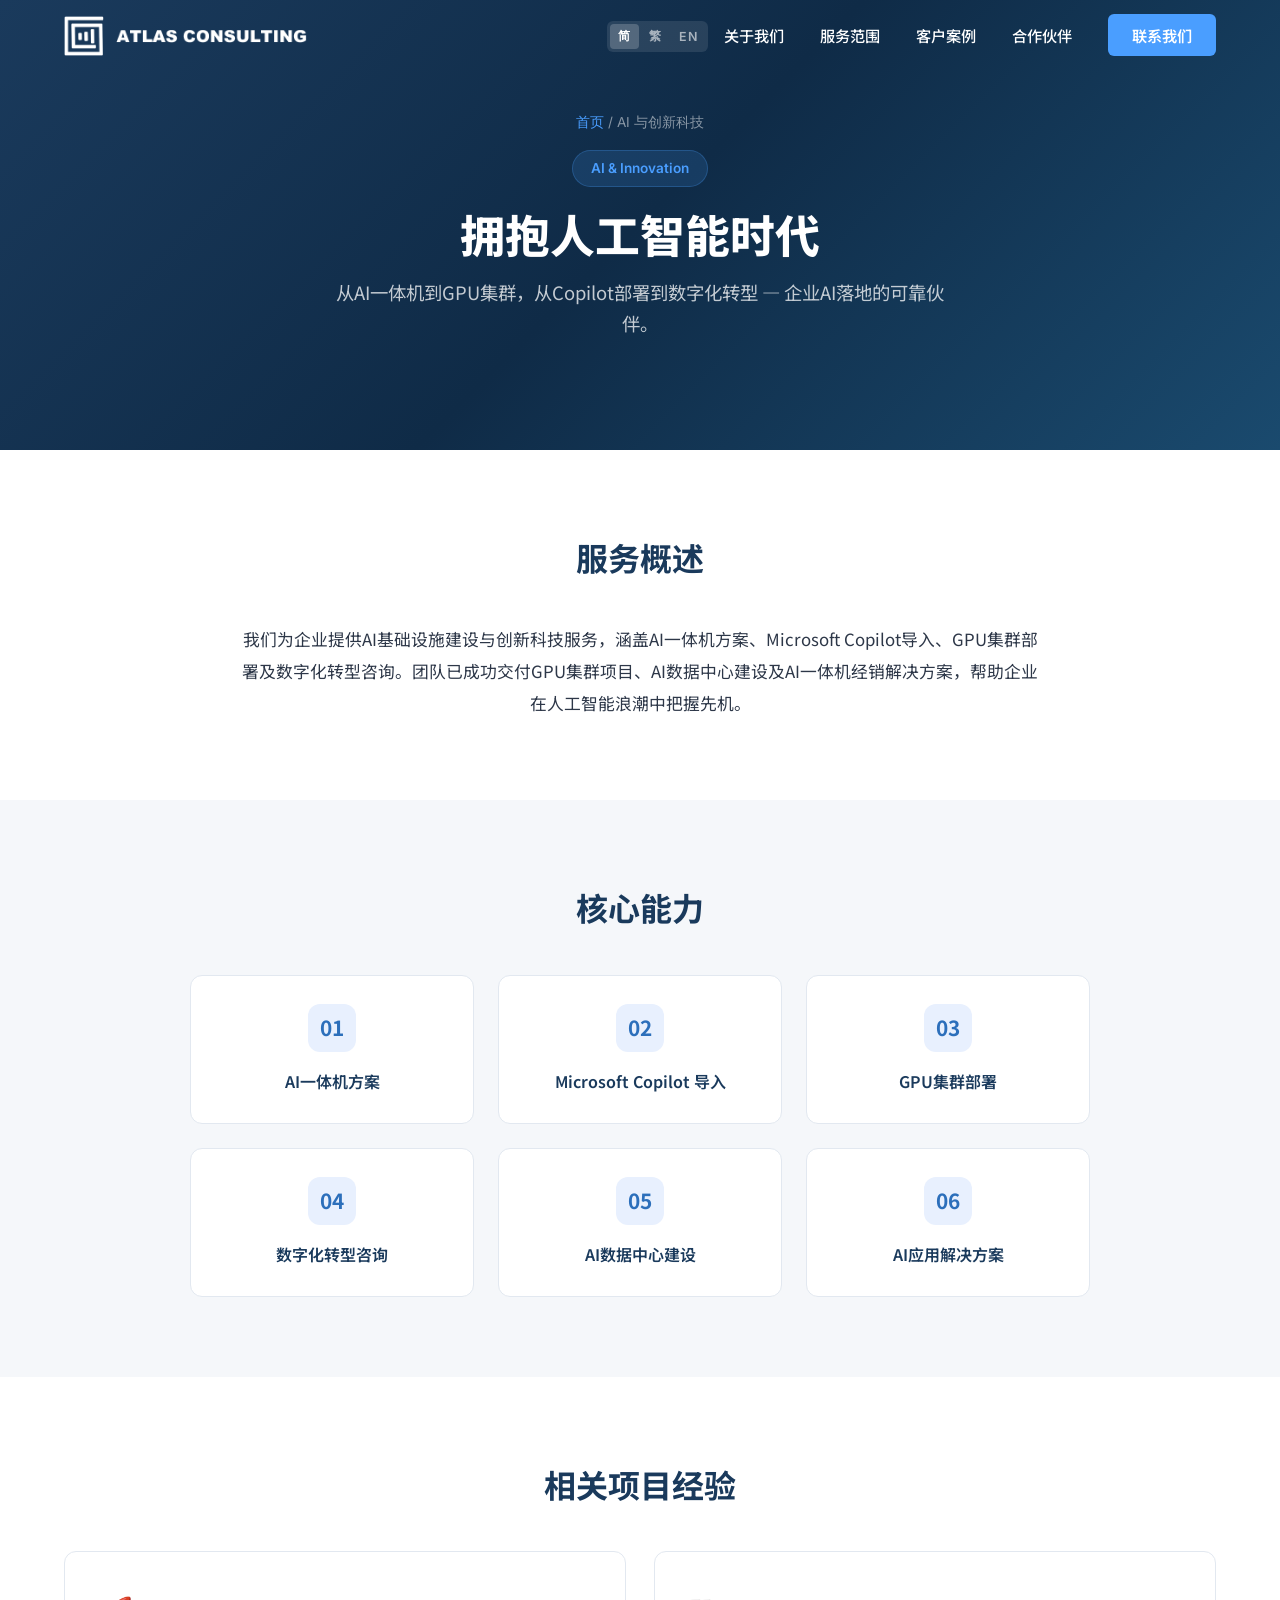
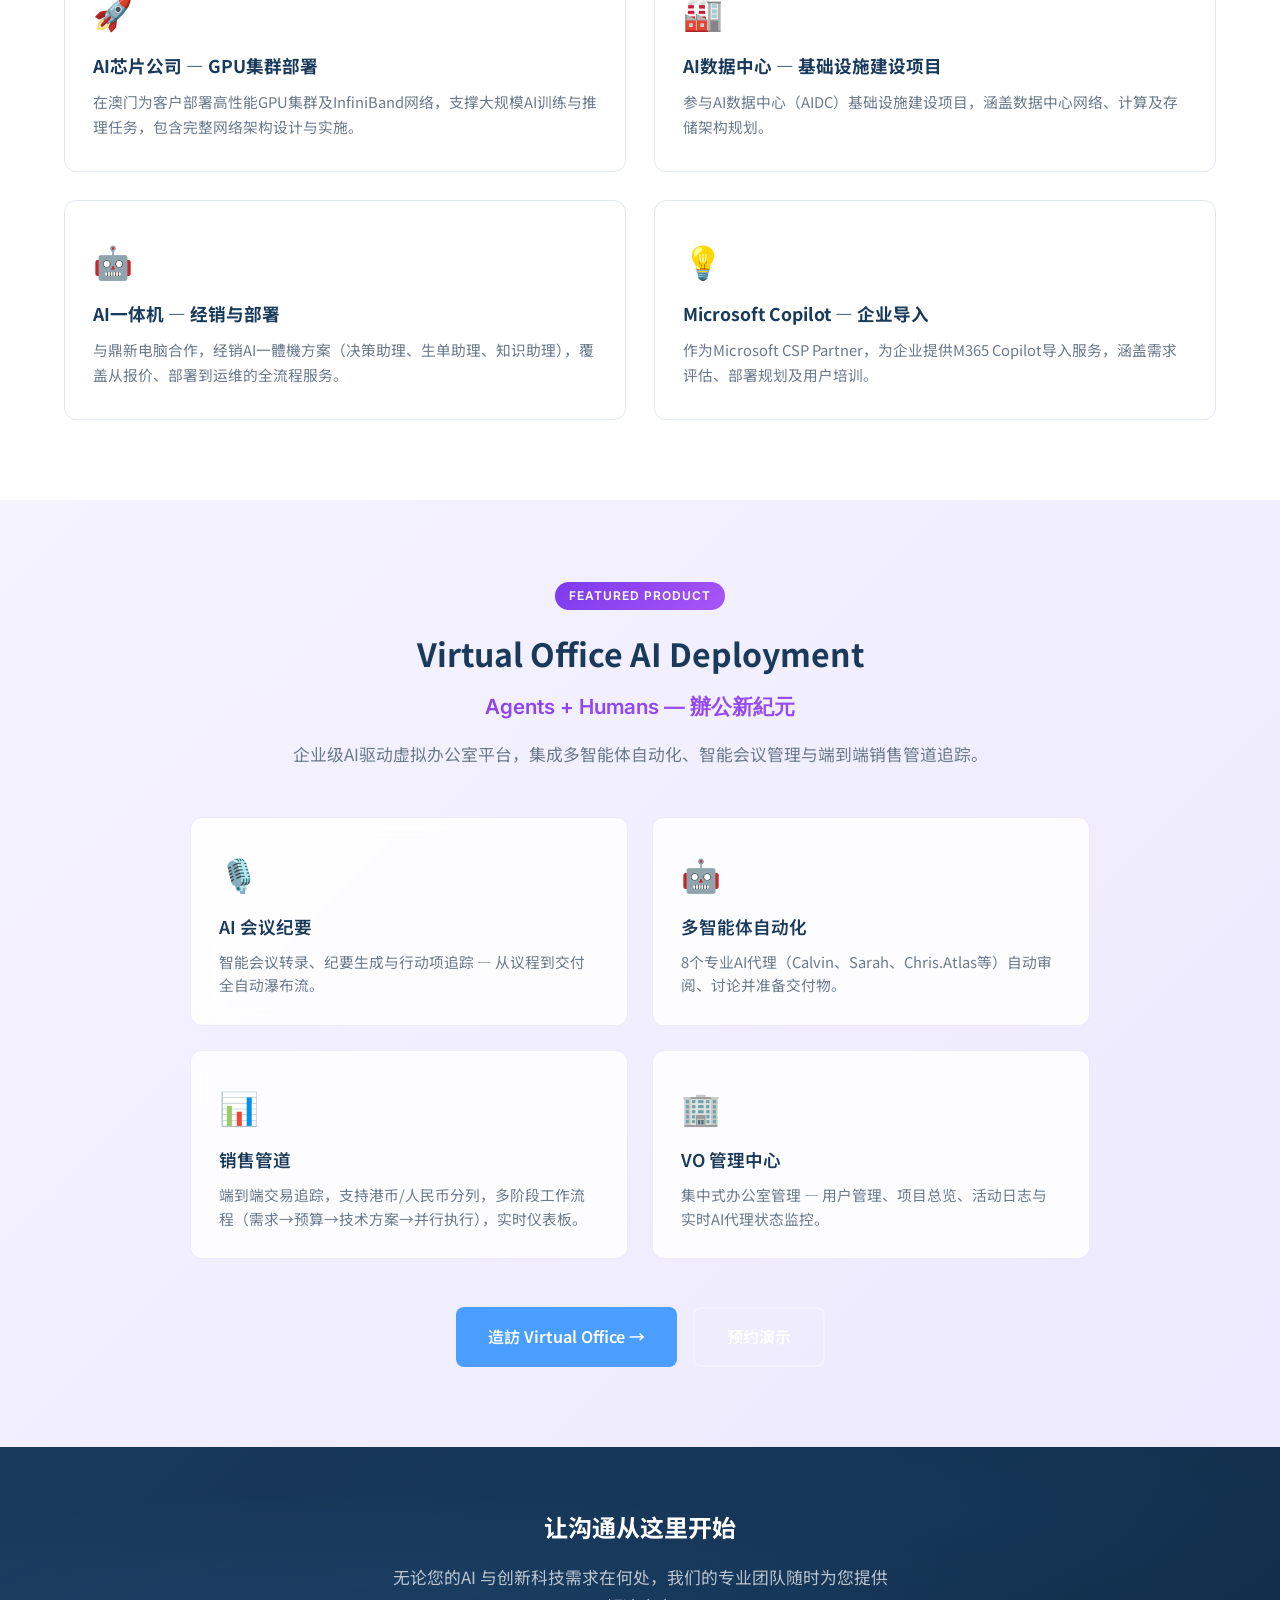
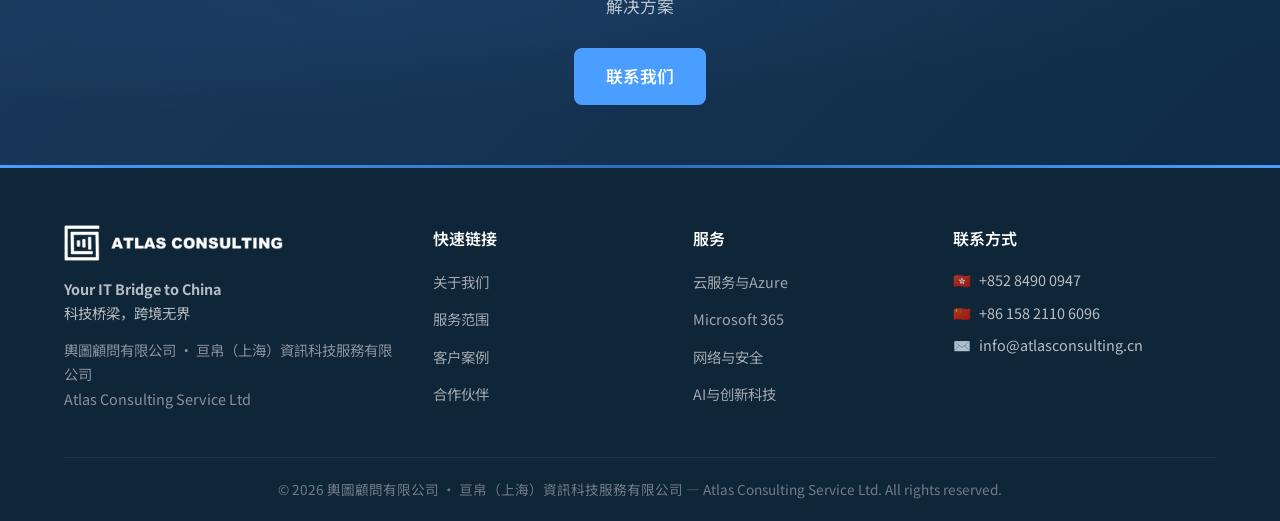
==== commit 367a0740: "feat: add Virtual Office AI Deployment as hero product in AI & Innovation section - Add VO bullet wi" ====
--- a/services/ai-innovation.html
+++ b/services/ai-innovation.html
@@ -102,6 +102,49 @@
         </div>
     </section>
 
+    <section class="sd-section sd-section-vo">
+      <div class="container">
+        <div class="sd-vo-header">
+          <span class="sd-vo-badge" data-i18n="sd.ai.vo.badge">Featured Product</span>
+          <h2 data-i18n="sd.ai.vo.title">Virtual Office AI Deployment</h2>
+          <p class="sd-vo-slogan" data-i18n="sd.ai.vo.slogan">Agents + Humans — The New Century of Office</p>
+          <p class="sd-vo-subtitle" data-i18n="sd.ai.vo.desc">Enterprise-grade AI-powered virtual office platform with multi-agent automation, intelligent meeting management, and end-to-end sales pipeline tracking.</p>
+        </div>
+
+        <div class="sd-vo-features">
+          <div class="sd-vo-card">
+            <div class="sd-vo-card-icon">🎙️</div>
+            <h3 data-i18n="sd.ai.vo.f1.title">AI Meeting Minutes</h3>
+            <p data-i18n="sd.ai.vo.f1.desc">Intelligent meeting transcription, minutes generation, and action item tracking — fully automated cascade from agenda to delivery.</p>
+          </div>
+          <div class="sd-vo-card">
+            <div class="sd-vo-card-icon">🤖</div>
+            <h3 data-i18n="sd.ai.vo.f2.title">Multi-Agent Automation</h3>
+            <p data-i18n="sd.ai.vo.f2.desc">8 specialized AI agents (Calvin, Sarah, Chris.Atlas, Hill, Lipton, Hitomi, Gordon, Herry) that auto-review, discuss, and prepare deliverables.</p>
+          </div>
+          <div class="sd-vo-card">
+            <div class="sd-vo-card-icon">📊</div>
+            <h3 data-i18n="sd.ai.vo.f3.title">Sales Pipeline</h3>
+            <p data-i18n="sd.ai.vo.f3.desc">End-to-end deal tracking with HK/CN currency separation, multi-phase workflow (requirement → budget → tech spec → parallel execution), and live dashboard.</p>
+          </div>
+          <div class="sd-vo-card">
+            <div class="sd-vo-card-icon">🏢</div>
+            <h3 data-i18n="sd.ai.vo.f4.title">VO Hub</h3>
+            <p data-i18n="sd.ai.vo.f4.desc">Centralized office management — user admin, project oversight, activity log, and real-time agent status monitoring in one dashboard.</p>
+          </div>
+        </div>
+
+        <div class="sd-vo-ctas">
+          <a href="https://vo.atlasconsulting.cn/" class="btn btn-primary" target="_blank" rel="noopener noreferrer" data-i18n="sd.ai.vo.cta1">
+            造訪 Virtual Office →
+          </a>
+          <a href="../#contact" class="btn btn-outline" data-i18n="sd.ai.vo.cta2">
+            预约演示
+          </a>
+        </div>
+      </div>
+    </section>
+
     <section class="sd-cta">
         <div class="container">
             <h2>让沟通从这里开始</h2>
--- a/assets/css/style.css
+++ b/assets/css/style.css
@@ -515,6 +515,30 @@
     color: inherit;
     display: block;
 }
+/* AI Innovation — full-width hero card at top */
+.service-ai-wide { grid-column: 1 / -1; }
+.service-card-ai {
+    background: linear-gradient(135deg, var(--primary) 0%, #1a2a5c 50%, #2d1f6e 100%) !important;
+    border-color: rgba(124, 58, 237, 0.3) !important;
+    position: relative;
+    overflow: hidden;
+    padding: 48px 40px;
+}
+.service-card-ai::before {
+    content: '';
+    position: absolute;
+    top: 0;
+    left: 0;
+    right: 0;
+    height: 4px;
+    background: linear-gradient(90deg, var(--accent-gradient-ai), #a855f7, var(--accent));
+}
+.service-card-ai h3 { color: #fff !important; font-size: 1.5rem; }
+.service-card-ai p { color: rgba(255,255,255,0.75) !important; }
+.service-card-ai .sc-list li { color: rgba(255,255,255,0.7) !important; }
+.service-card-ai .sc-list li::before { color: #a855f7 !important; }
+.service-card-ai .sc-icon { width: 64px; height: 64px; border-radius: 16px; }
+.service-card-ai .sc-icon svg { width: 36px; height: 36px; }
 .service-card-link:focus-visible {
     outline: none;
 }
@@ -1147,6 +1171,125 @@
 .sd-cta p { color: rgba(255,255,255,0.7); margin-bottom: 28px; font-size: 1.05rem; max-width: 500px; margin-left: auto; margin-right: auto; }
 .sd-cta .btn { font-size: 1.05rem; }
 .sd-cta .btn:hover { transform: translateY(-3px); box-shadow: 0 8px 24px rgba(74,158,255,0.35); }
+
+/* ---- VO Product Section (AI detail page) ---- */
+.sd-section-vo {
+    background: linear-gradient(135deg, #f5f3ff 0%, #ede9fe 100%);
+    position: relative;
+    overflow: hidden;
+}
+
+.sd-vo-header { text-align: center; margin-bottom: 48px; }
+
+.sd-vo-badge {
+    display: inline-block;
+    background: var(--accent-gradient-ai);
+    color: #fff;
+    font-size: 0.75rem;
+    font-weight: 600;
+    padding: 4px 14px;
+    border-radius: 20px;
+    letter-spacing: 1px;
+    text-transform: uppercase;
+    margin-bottom: 16px;
+    font-family: var(--font-en);
+}
+
+.sd-vo-header h2 {
+    font-size: 2rem;
+    font-weight: 700;
+    color: var(--primary);
+    margin-bottom: 8px;
+}
+
+.sd-vo-slogan {
+    font-size: 1.3rem;
+    font-weight: 600;
+    background: var(--accent-gradient-ai);
+    -webkit-background-clip: text;
+    -webkit-text-fill-color: transparent;
+    background-clip: text;
+    margin-bottom: 16px;
+    font-family: var(--font-en);
+}
+
+.sd-vo-subtitle {
+    font-size: 1.05rem;
+    color: var(--text-light);
+    max-width: 700px;
+    margin: 0 auto;
+}
+
+.sd-vo-features {
+    display: grid;
+    grid-template-columns: 1fr 1fr;
+    gap: 24px;
+    margin-bottom: 48px;
+    max-width: 900px;
+    margin-left: auto;
+    margin-right: auto;
+}
+
+.sd-vo-card {
+    background: rgba(255,255,255,0.85);
+    backdrop-filter: blur(8px);
+    border-radius: var(--radius);
+    padding: 28px;
+    border: 1px solid rgba(124,58,237,0.1);
+    transition: var(--transition);
+}
+
+.sd-vo-card:hover {
+    transform: translateY(-4px);
+    box-shadow: var(--shadow-hover);
+    border-color: rgba(124,58,237,0.25);
+}
+
+.sd-vo-card-icon { font-size: 2rem; margin-bottom: 12px; }
+
+.sd-vo-card h3 {
+    font-size: 1.1rem;
+    font-weight: 600;
+    color: var(--primary);
+    margin-bottom: 8px;
+}
+
+.sd-vo-card p {
+    font-size: 0.92rem;
+    color: var(--text-light);
+    line-height: 1.6;
+}
+
+.sd-vo-ctas {
+    display: flex;
+    justify-content: center;
+    gap: 16px;
+    flex-wrap: wrap;
+}
+
+/* Demo button inside AI card on homepage */
+.service-card-ai .ai-demo-btn {
+    display: inline-block;
+    margin-top: 16px;
+    padding: 6px 18px;
+    border: 1px solid rgba(255,255,255,0.5);
+    border-radius: 20px;
+    color: rgba(255,255,255,0.9);
+    font-size: 0.85rem;
+    font-weight: 500;
+    transition: var(--transition);
+}
+
+.service-card-ai .ai-demo-btn:hover {
+    background: rgba(255,255,255,0.15);
+    border-color: rgba(255,255,255,0.8);
+    color: #fff;
+}
+
+@media (max-width: 768px) {
+    .sd-vo-features { grid-template-columns: 1fr; }
+    .sd-vo-ctas { flex-direction: column; align-items: center; }
+}
 
 @media (max-width: 768px) {
     .sd-hero h1 { font-size: 2rem; }
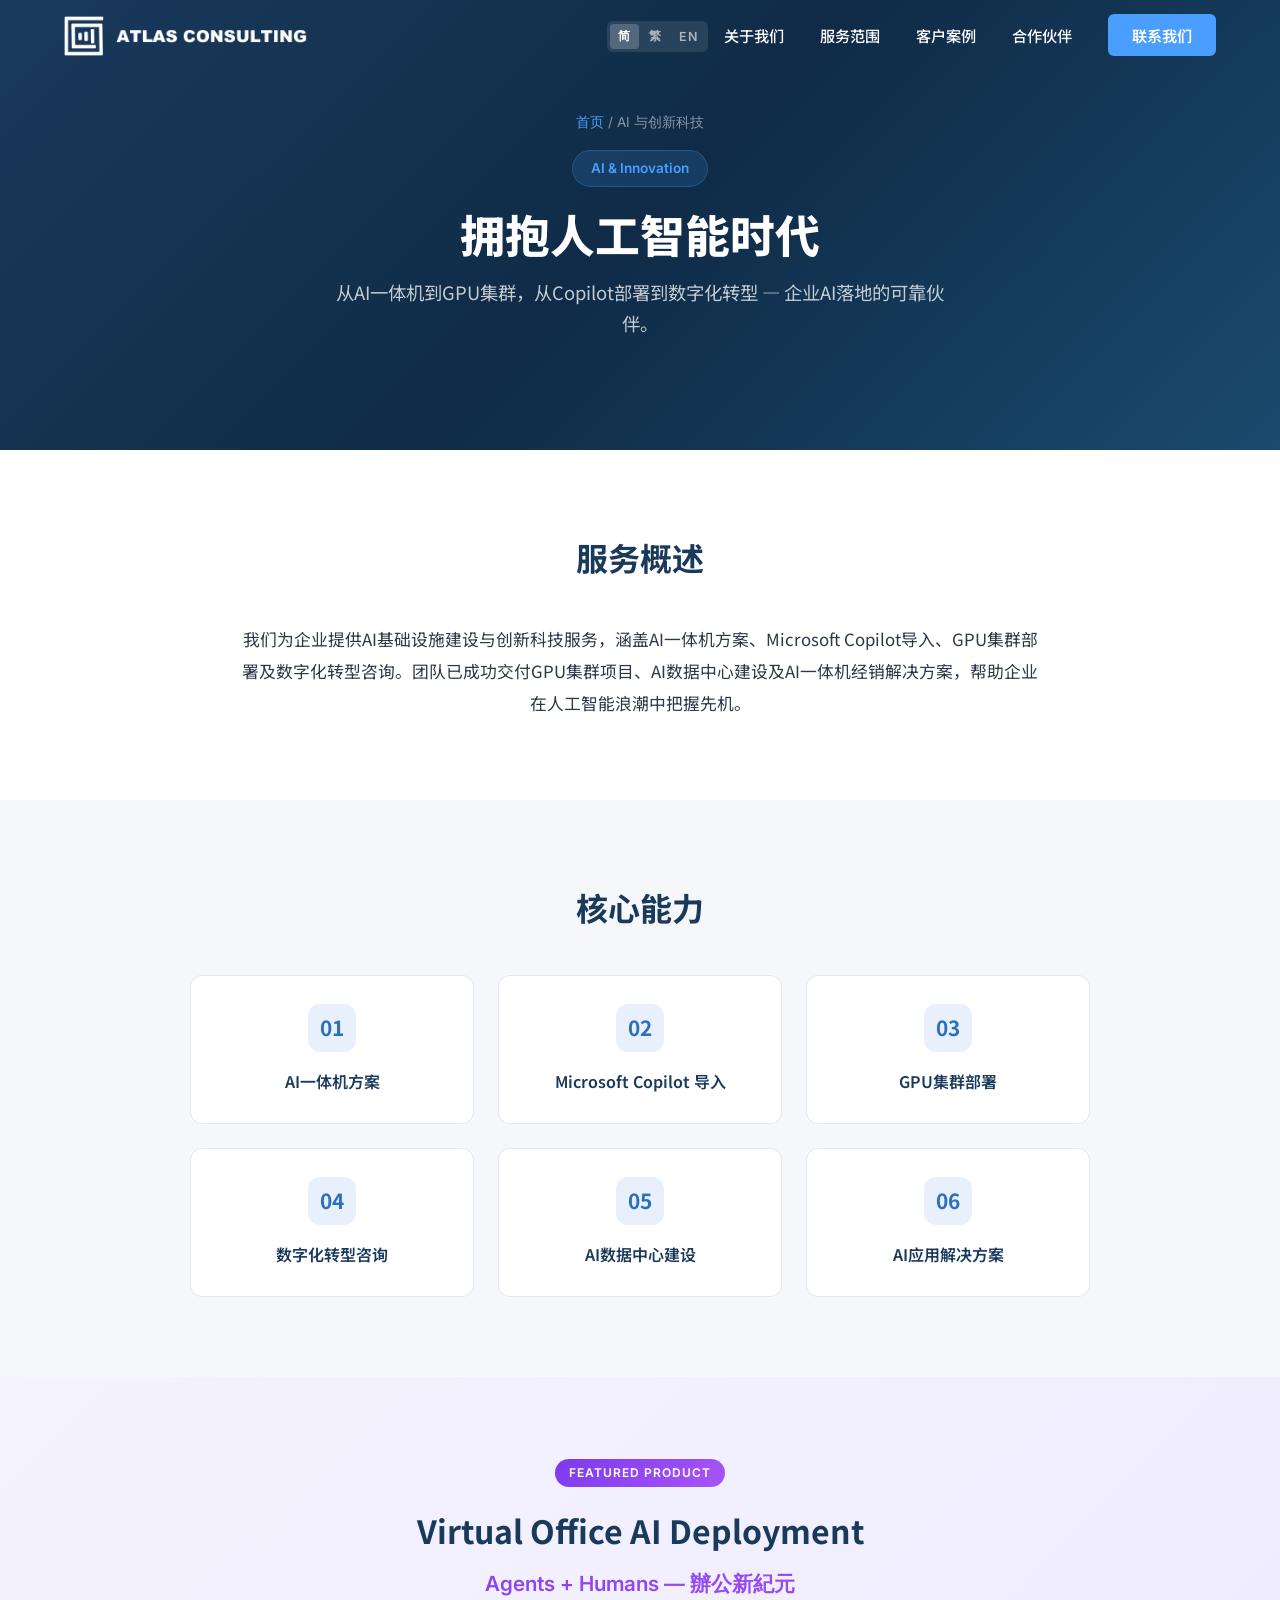
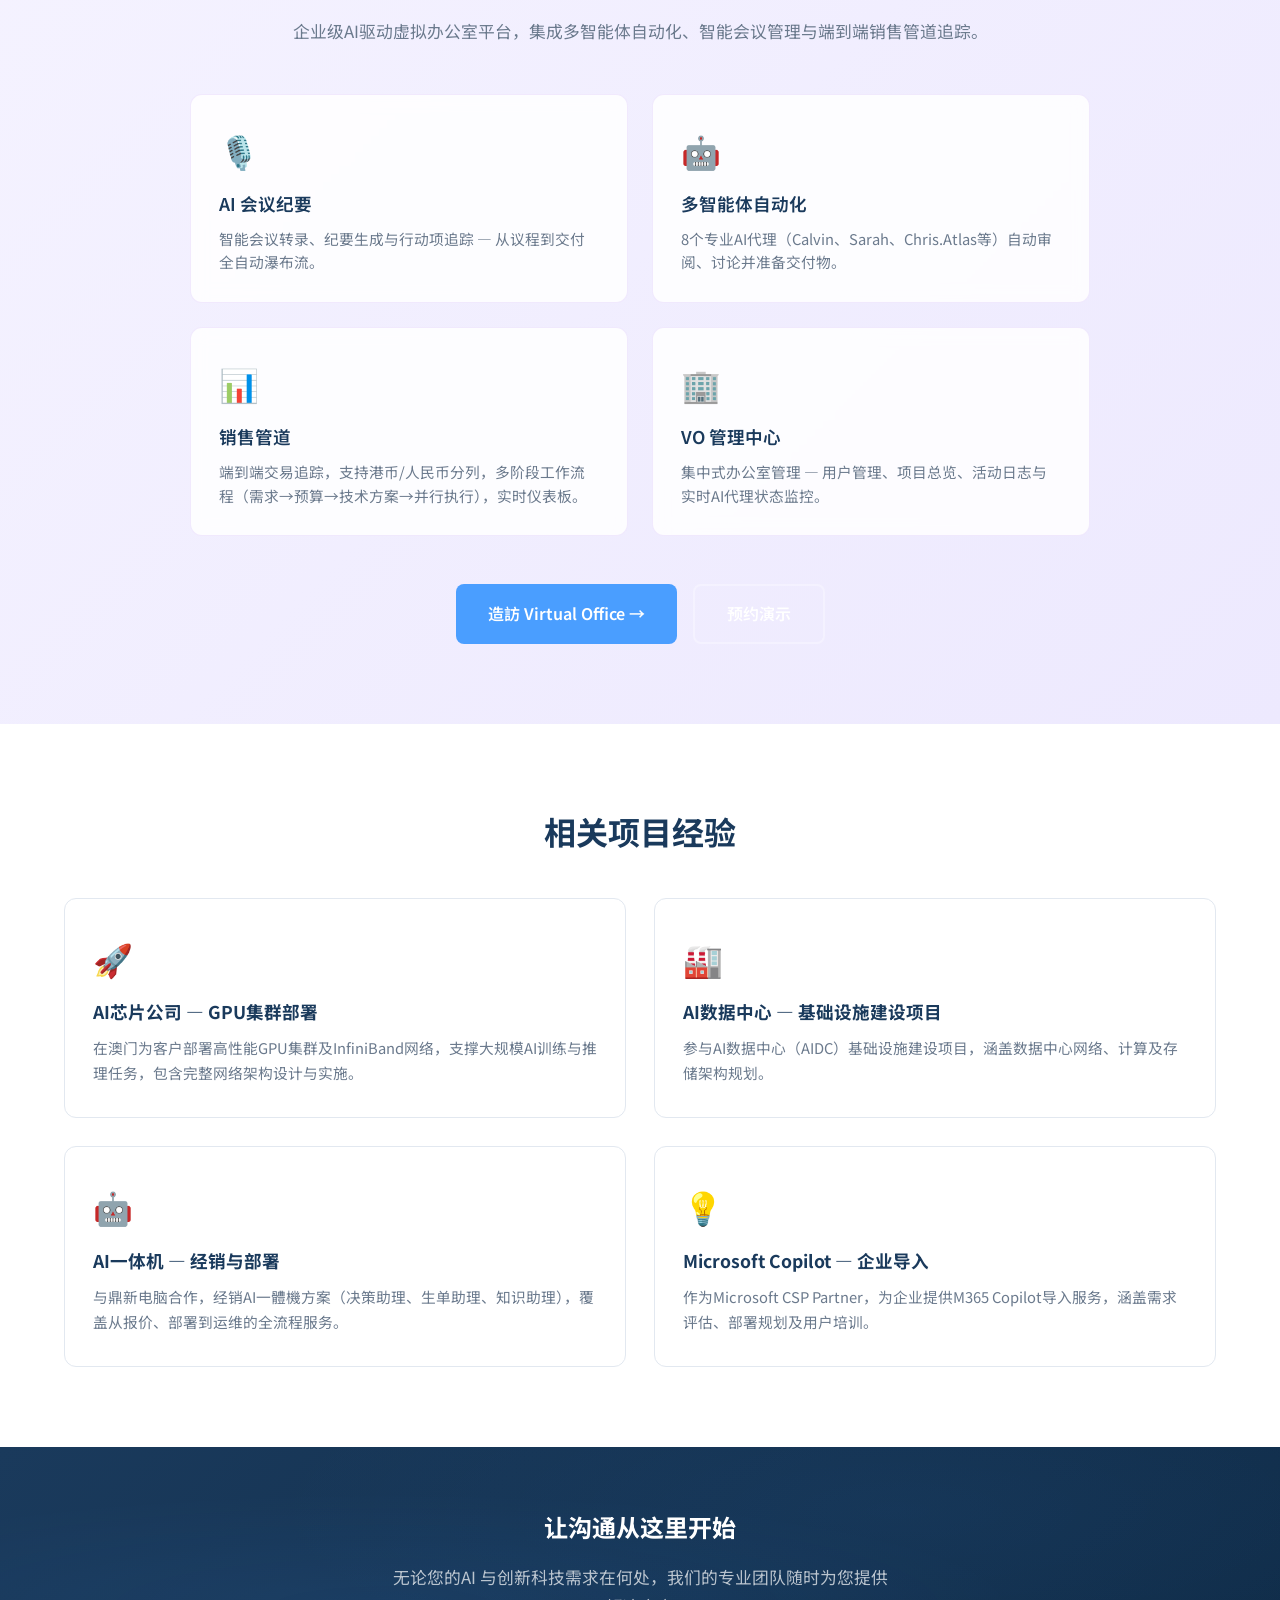
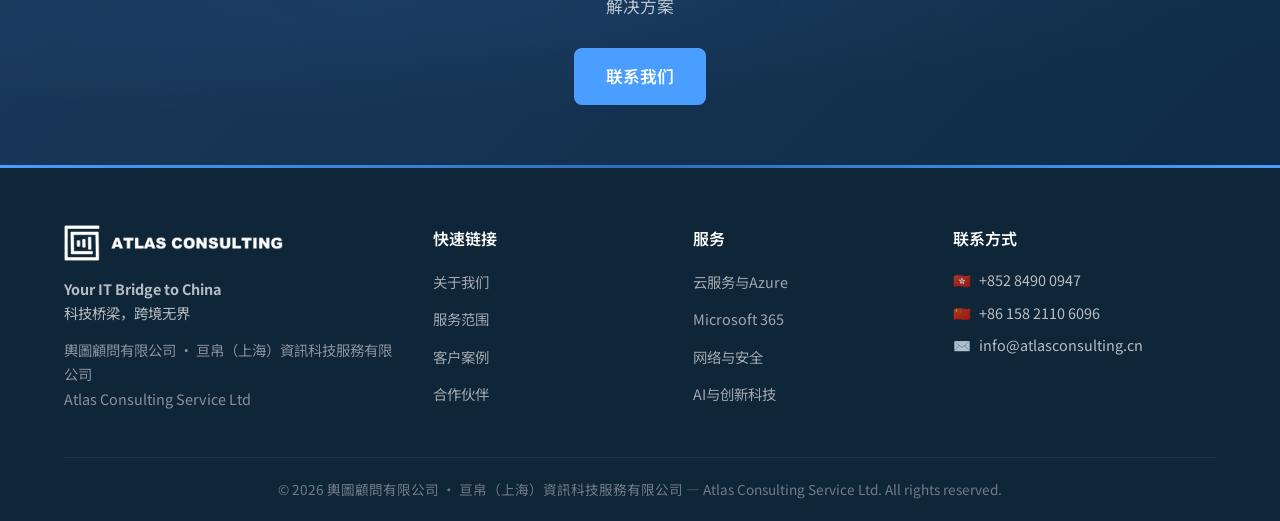
==== commit 3b59b7ed: "fix: move VO Featured Product section above Project Experience on AI detail page" ====
--- a/services/ai-innovation.html
+++ b/services/ai-innovation.html
@@ -75,6 +75,49 @@
                 <div class="sd-cap-item"><div class="sd-cap-icon">06</div><h4 data-i18n="sd.ai.cap6">AI应用解决方案</h4></div>
             </div>
         </div>
+    </section>
+
+    <section class="sd-section sd-section-vo">
+      <div class="container">
+        <div class="sd-vo-header">
+          <span class="sd-vo-badge" data-i18n="sd.ai.vo.badge">Featured Product</span>
+          <h2 data-i18n="sd.ai.vo.title">Virtual Office AI Deployment</h2>
+          <p class="sd-vo-slogan" data-i18n="sd.ai.vo.slogan">Agents + Humans — The New Century of Office</p>
+          <p class="sd-vo-subtitle" data-i18n="sd.ai.vo.desc">Enterprise-grade AI-powered virtual office platform with multi-agent automation, intelligent meeting management, and end-to-end sales pipeline tracking.</p>
+        </div>
+
+        <div class="sd-vo-features">
+          <div class="sd-vo-card">
+            <div class="sd-vo-card-icon">🎙️</div>
+            <h3 data-i18n="sd.ai.vo.f1.title">AI Meeting Minutes</h3>
+            <p data-i18n="sd.ai.vo.f1.desc">Intelligent meeting transcription, minutes generation, and action item tracking — fully automated cascade from agenda to delivery.</p>
+          </div>
+          <div class="sd-vo-card">
+            <div class="sd-vo-card-icon">🤖</div>
+            <h3 data-i18n="sd.ai.vo.f2.title">Multi-Agent Automation</h3>
+            <p data-i18n="sd.ai.vo.f2.desc">8 specialized AI agents (Calvin, Sarah, Chris.Atlas, Hill, Lipton, Hitomi, Gordon, Herry) that auto-review, discuss, and prepare deliverables.</p>
+          </div>
+          <div class="sd-vo-card">
+            <div class="sd-vo-card-icon">📊</div>
+            <h3 data-i18n="sd.ai.vo.f3.title">Sales Pipeline</h3>
+            <p data-i18n="sd.ai.vo.f3.desc">End-to-end deal tracking with HK/CN currency separation, multi-phase workflow (requirement → budget → tech spec → parallel execution), and live dashboard.</p>
+          </div>
+          <div class="sd-vo-card">
+            <div class="sd-vo-card-icon">🏢</div>
+            <h3 data-i18n="sd.ai.vo.f4.title">VO Hub</h3>
+            <p data-i18n="sd.ai.vo.f4.desc">Centralized office management — user admin, project oversight, activity log, and real-time agent status monitoring in one dashboard.</p>
+          </div>
+        </div>
+
+        <div class="sd-vo-ctas">
+          <a href="https://vo.atlasconsulting.cn/" class="btn btn-primary" target="_blank" rel="noopener noreferrer" data-i18n="sd.ai.vo.cta1">
+            造訪 Virtual Office →
+          </a>
+          <a href="../#contact" class="btn btn-outline" data-i18n="sd.ai.vo.cta2">
+            预约演示
+          </a>
+        </div>
+      </div>
     </section>
 
     <section class="sd-section">
@@ -102,49 +145,6 @@
         </div>
     </section>
 
-    <section class="sd-section sd-section-vo">
-      <div class="container">
-        <div class="sd-vo-header">
-          <span class="sd-vo-badge" data-i18n="sd.ai.vo.badge">Featured Product</span>
-          <h2 data-i18n="sd.ai.vo.title">Virtual Office AI Deployment</h2>
-          <p class="sd-vo-slogan" data-i18n="sd.ai.vo.slogan">Agents + Humans — The New Century of Office</p>
-          <p class="sd-vo-subtitle" data-i18n="sd.ai.vo.desc">Enterprise-grade AI-powered virtual office platform with multi-agent automation, intelligent meeting management, and end-to-end sales pipeline tracking.</p>
-        </div>
-
-        <div class="sd-vo-features">
-          <div class="sd-vo-card">
-            <div class="sd-vo-card-icon">🎙️</div>
-            <h3 data-i18n="sd.ai.vo.f1.title">AI Meeting Minutes</h3>
-            <p data-i18n="sd.ai.vo.f1.desc">Intelligent meeting transcription, minutes generation, and action item tracking — fully automated cascade from agenda to delivery.</p>
-          </div>
-          <div class="sd-vo-card">
-            <div class="sd-vo-card-icon">🤖</div>
-            <h3 data-i18n="sd.ai.vo.f2.title">Multi-Agent Automation</h3>
-            <p data-i18n="sd.ai.vo.f2.desc">8 specialized AI agents (Calvin, Sarah, Chris.Atlas, Hill, Lipton, Hitomi, Gordon, Herry) that auto-review, discuss, and prepare deliverables.</p>
-          </div>
-          <div class="sd-vo-card">
-            <div class="sd-vo-card-icon">📊</div>
-            <h3 data-i18n="sd.ai.vo.f3.title">Sales Pipeline</h3>
-            <p data-i18n="sd.ai.vo.f3.desc">End-to-end deal tracking with HK/CN currency separation, multi-phase workflow (requirement → budget → tech spec → parallel execution), and live dashboard.</p>
-          </div>
-          <div class="sd-vo-card">
-            <div class="sd-vo-card-icon">🏢</div>
-            <h3 data-i18n="sd.ai.vo.f4.title">VO Hub</h3>
-            <p data-i18n="sd.ai.vo.f4.desc">Centralized office management — user admin, project oversight, activity log, and real-time agent status monitoring in one dashboard.</p>
-          </div>
-        </div>
-
-        <div class="sd-vo-ctas">
-          <a href="https://vo.atlasconsulting.cn/" class="btn btn-primary" target="_blank" rel="noopener noreferrer" data-i18n="sd.ai.vo.cta1">
-            造訪 Virtual Office →
-          </a>
-          <a href="../#contact" class="btn btn-outline" data-i18n="sd.ai.vo.cta2">
-            预约演示
-          </a>
-        </div>
-      </div>
-    </section>
-
     <section class="sd-cta">
         <div class="container">
             <h2>让沟通从这里开始</h2>
--- a/assets/css/style.css
+++ b/assets/css/style.css
@@ -1267,23 +1267,62 @@
     flex-wrap: wrap;
 }
 
-/* Demo button inside AI card on homepage */
-.service-card-ai .ai-demo-btn {
+/* Card actions row inside AI card on homepage */
+.ai-card-actions {
+    display: flex;
+    gap: 12px;
+    flex-wrap: wrap;
+    margin-top: 20px;
+}
+
+.ai-card-actions .ai-card-link {
     display: inline-block;
-    margin-top: 16px;
-    padding: 6px 18px;
+    padding: 8px 20px;
+    border-radius: 8px;
+    background: rgba(255,255,255,0.12);
+    color: rgba(255,255,255,0.9);
+    font-size: 0.9rem;
+    font-weight: 500;
+    transition: var(--transition);
+    text-decoration: none;
+}
+
+.ai-card-actions .ai-card-link:hover {
+    background: rgba(255,255,255,0.2);
+    color: #fff;
+    transform: translateY(-1px);
+}
+
+.ai-card-actions .ai-demo-btn {
+    display: inline-block;
+    padding: 8px 20px;
     border: 1px solid rgba(255,255,255,0.5);
-    border-radius: 20px;
+    border-radius: 8px;
     color: rgba(255,255,255,0.9);
-    font-size: 0.85rem;
+    font-size: 0.9rem;
     font-weight: 500;
     transition: var(--transition);
-}
-
-.service-card-ai .ai-demo-btn:hover {
+    text-decoration: none;
+}
+
+.ai-card-actions .ai-demo-btn:hover {
     background: rgba(255,255,255,0.15);
     border-color: rgba(255,255,255,0.8);
     color: #fff;
+    transform: translateY(-1px);
+}
+
+/* VO bullet link in AI card list */
+.service-card-ai .sc-list li a {
+    color: #b794f4;
+    text-decoration: none;
+    border-bottom: 1px solid rgba(183, 148, 244, 0.3);
+    transition: var(--transition);
+}
+
+.service-card-ai .sc-list li a:hover {
+    color: #d8b4fe;
+    border-bottom-color: #d8b4fe;
 }
 
 @media (max-width: 768px) {
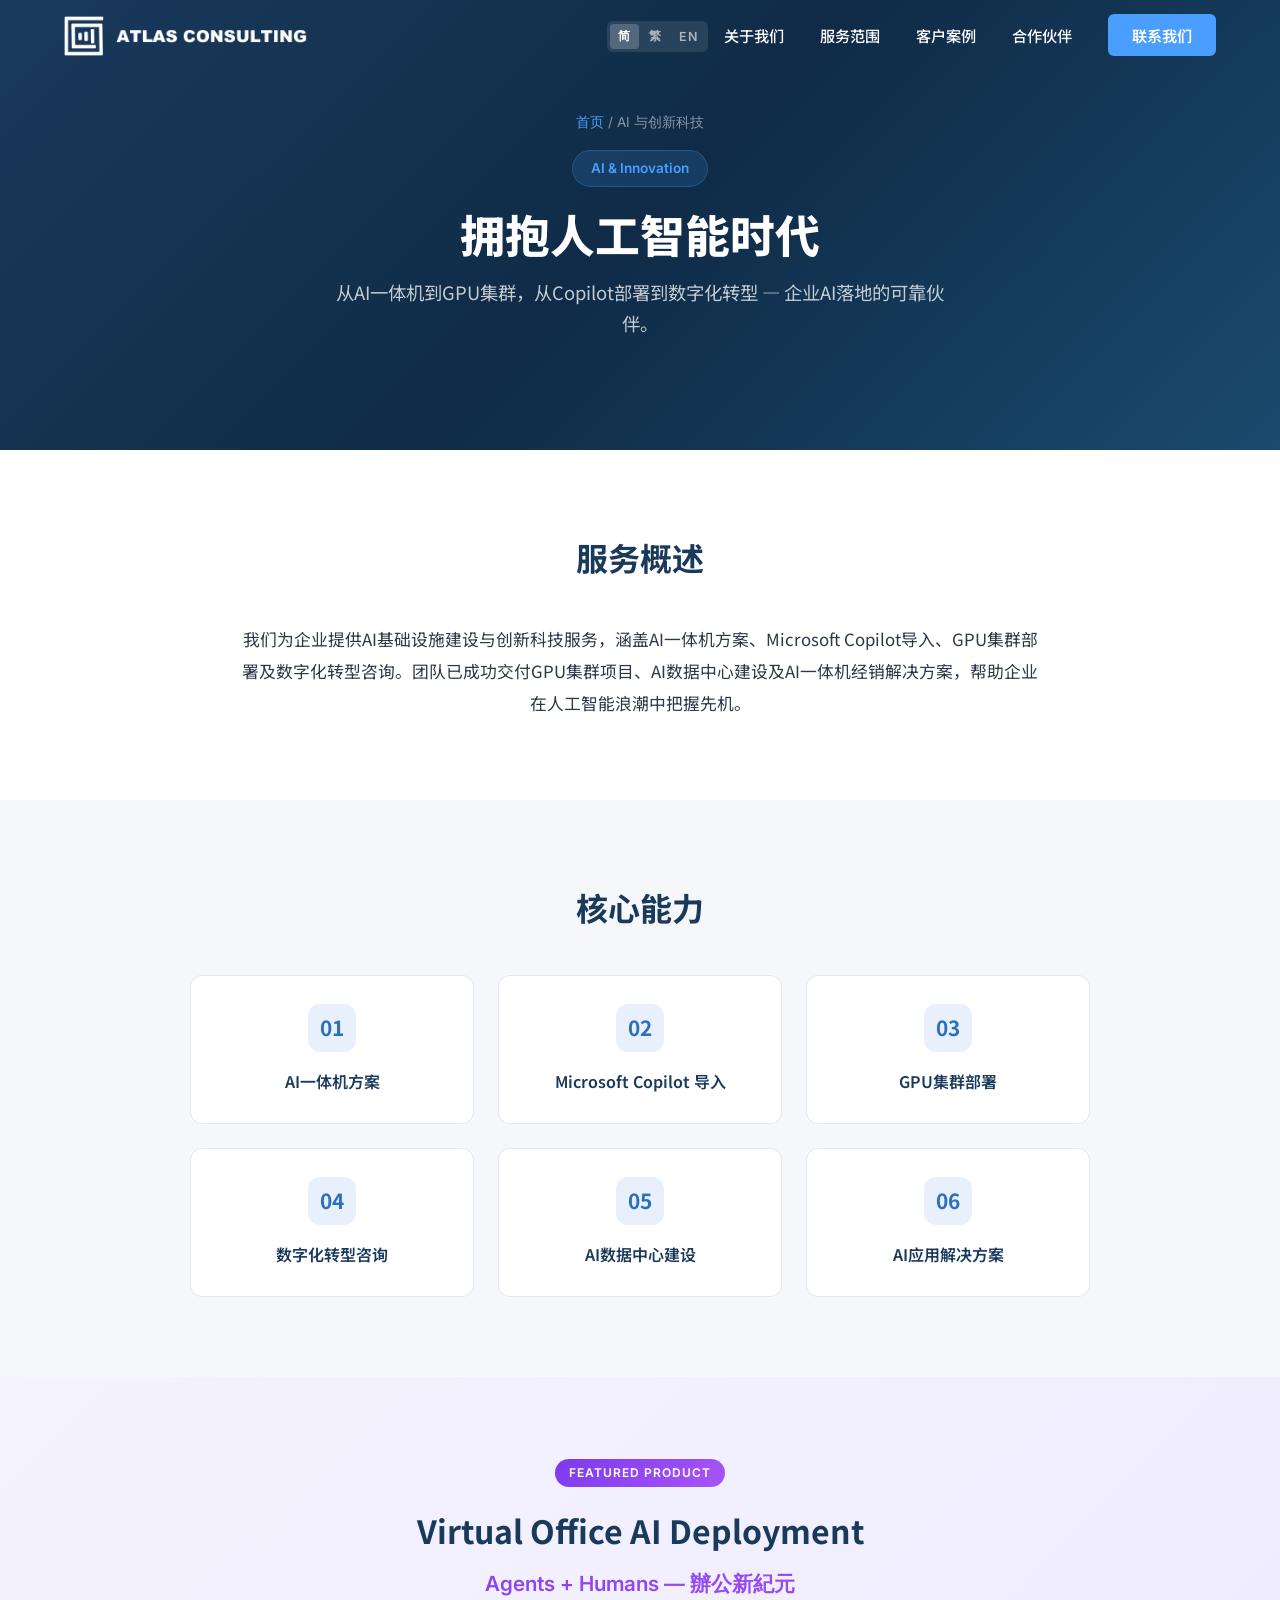
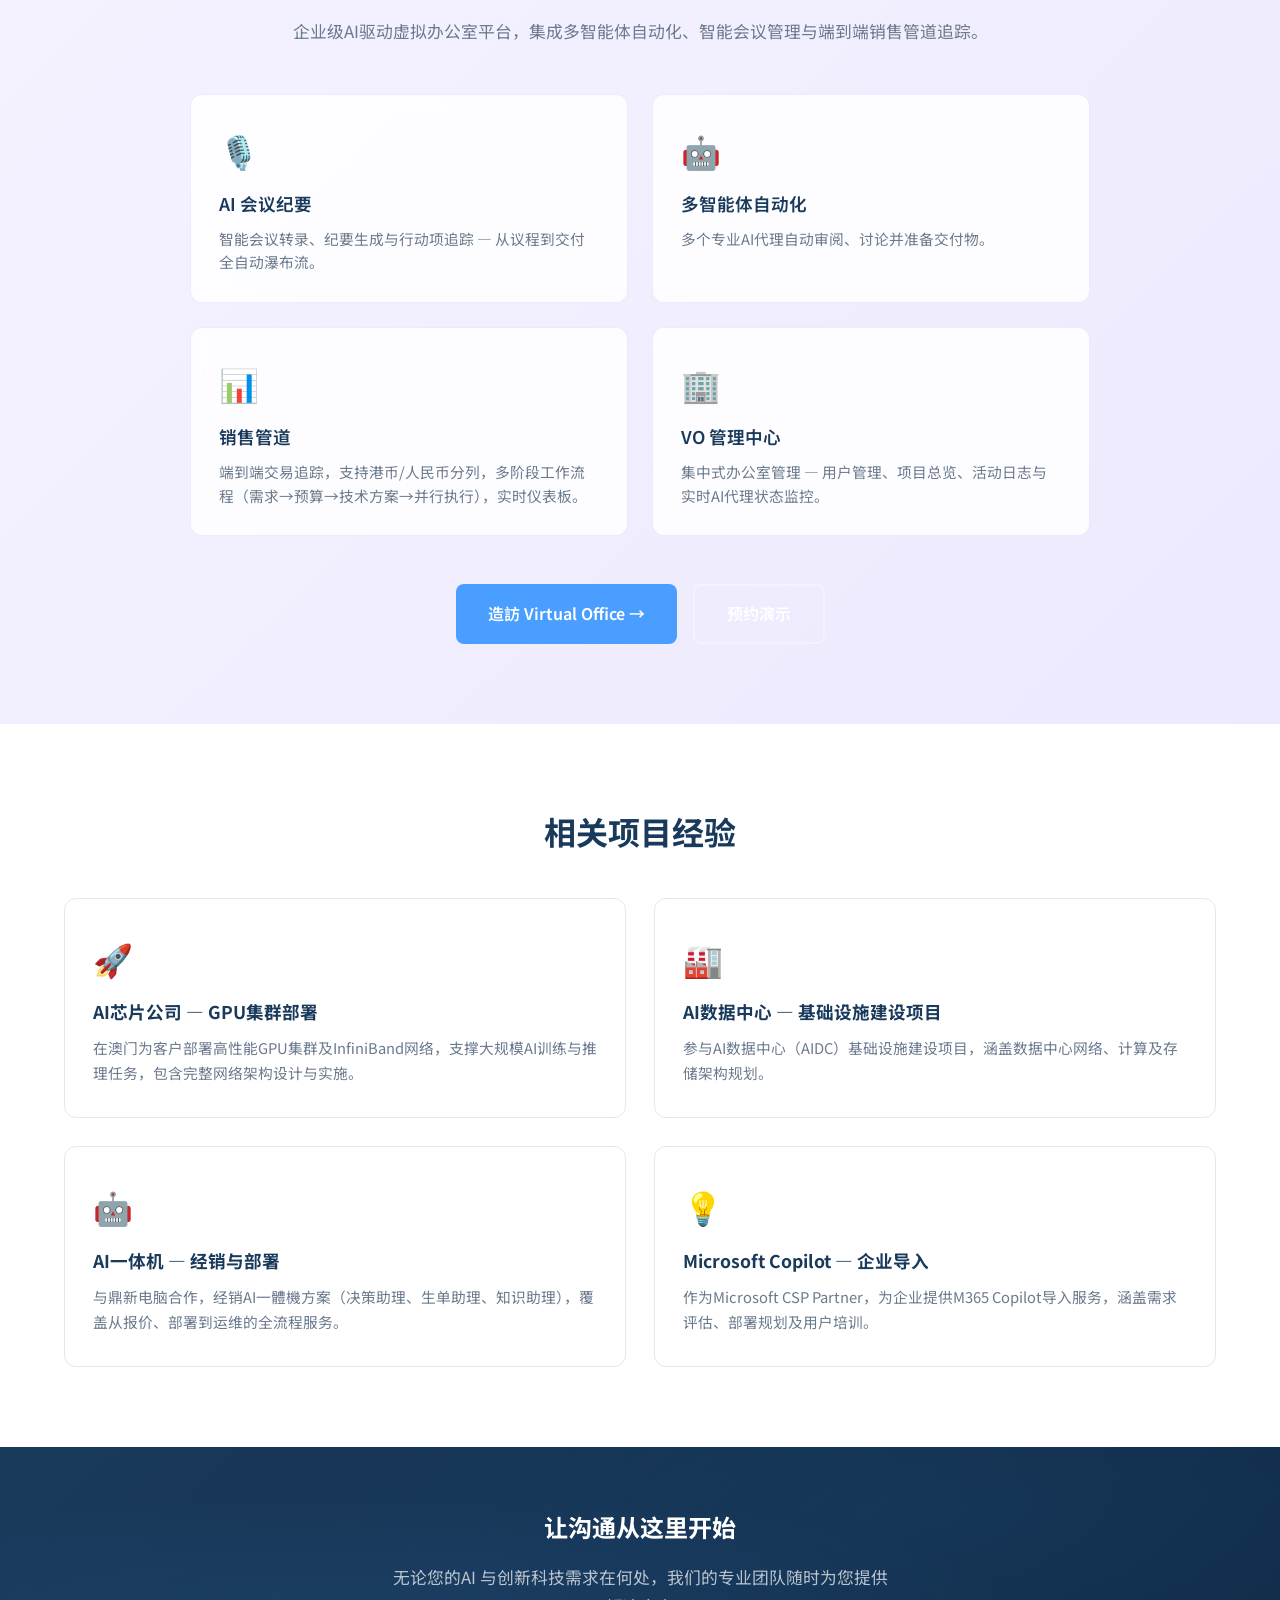
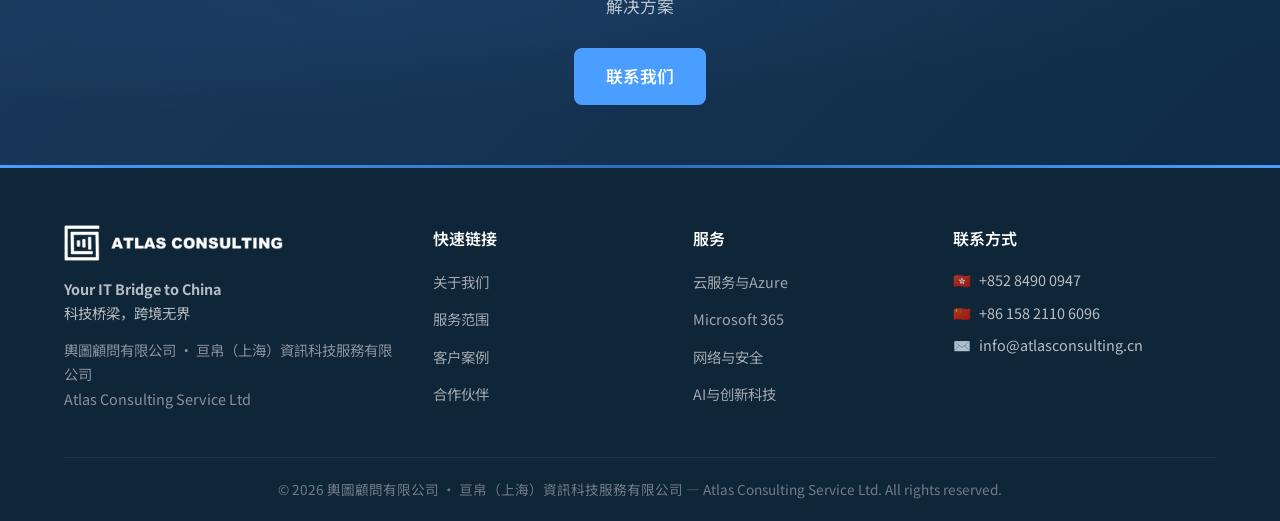
==== commit f6fe734c: "fix: generalize Multi-Agent Automation description (remove specific agent count and names)" ====
--- a/services/ai-innovation.html
+++ b/services/ai-innovation.html
@@ -95,7 +95,7 @@
           <div class="sd-vo-card">
             <div class="sd-vo-card-icon">🤖</div>
             <h3 data-i18n="sd.ai.vo.f2.title">Multi-Agent Automation</h3>
-            <p data-i18n="sd.ai.vo.f2.desc">8 specialized AI agents (Calvin, Sarah, Chris.Atlas, Hill, Lipton, Hitomi, Gordon, Herry) that auto-review, discuss, and prepare deliverables.</p>
+            <p data-i18n="sd.ai.vo.f2.desc">Multiple AI agents that auto-review, discuss, and prepare deliverables.</p>
           </div>
           <div class="sd-vo-card">
             <div class="sd-vo-card-icon">📊</div>
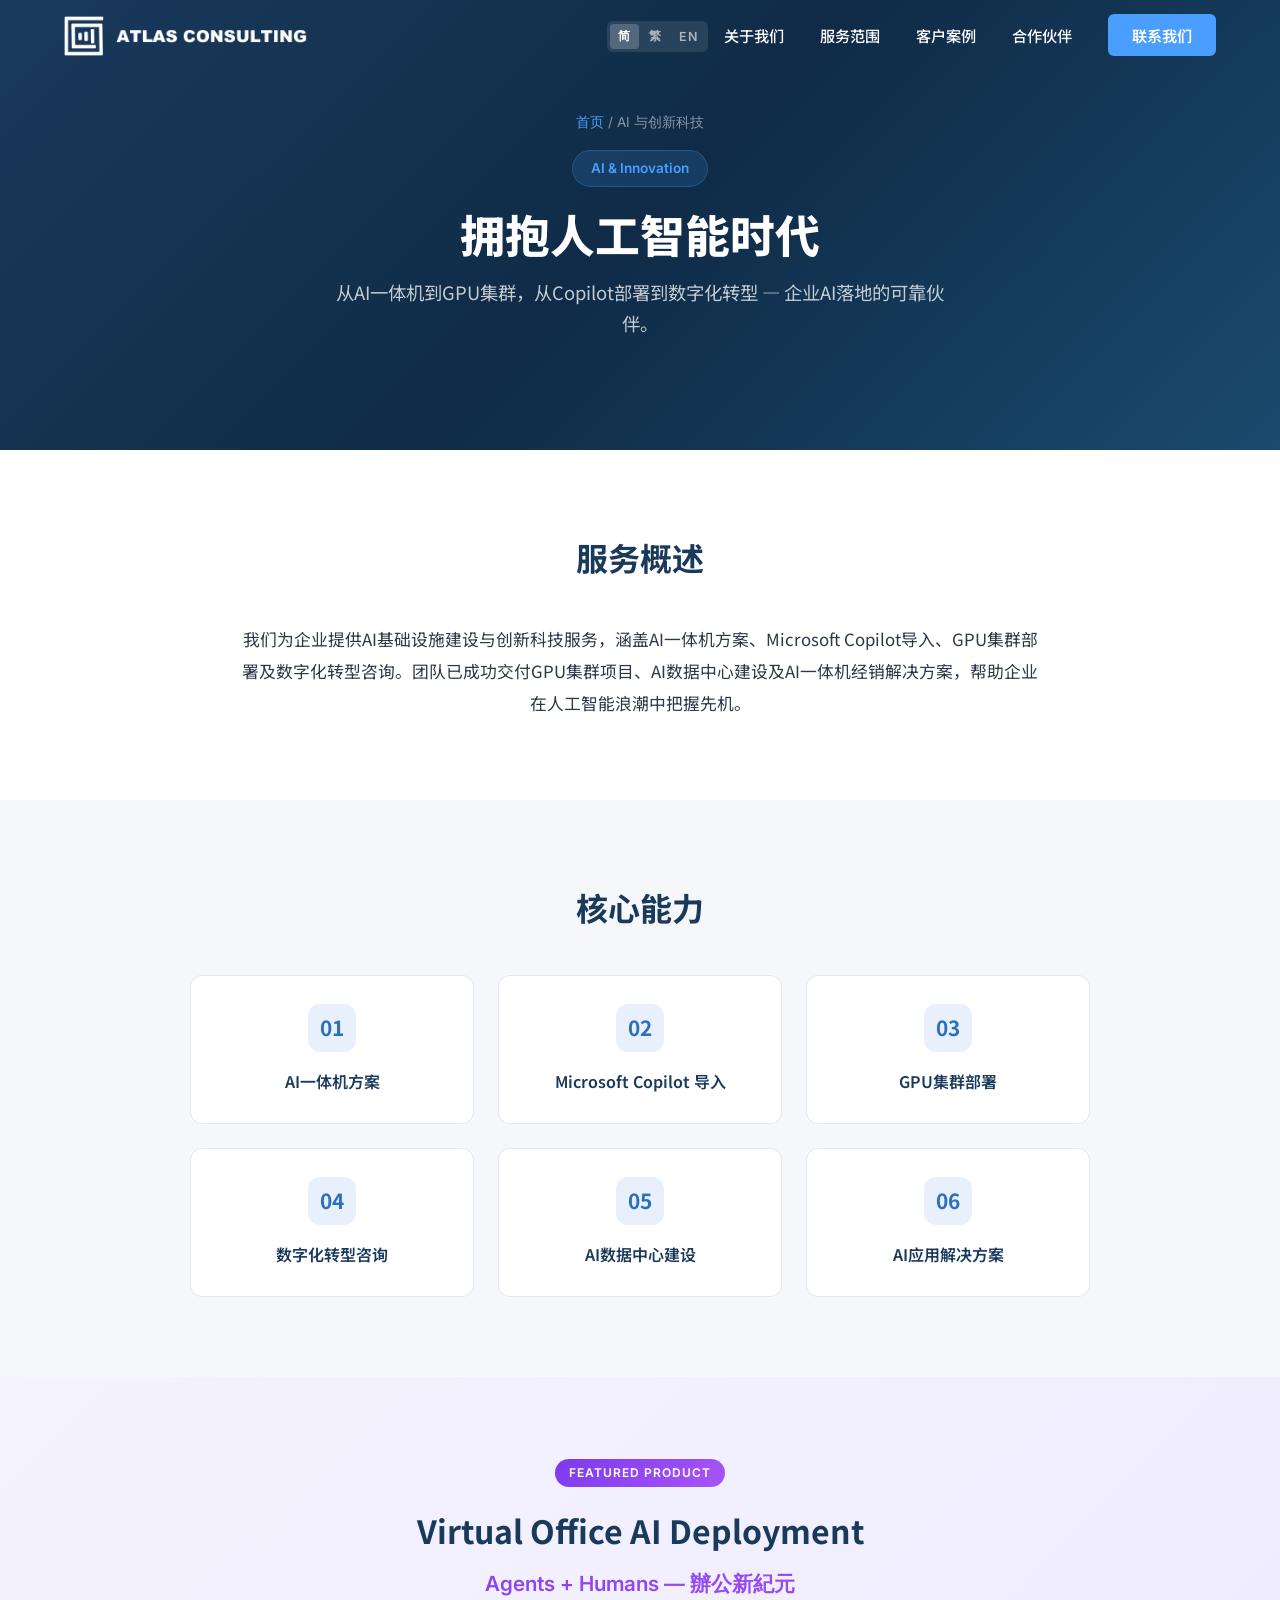
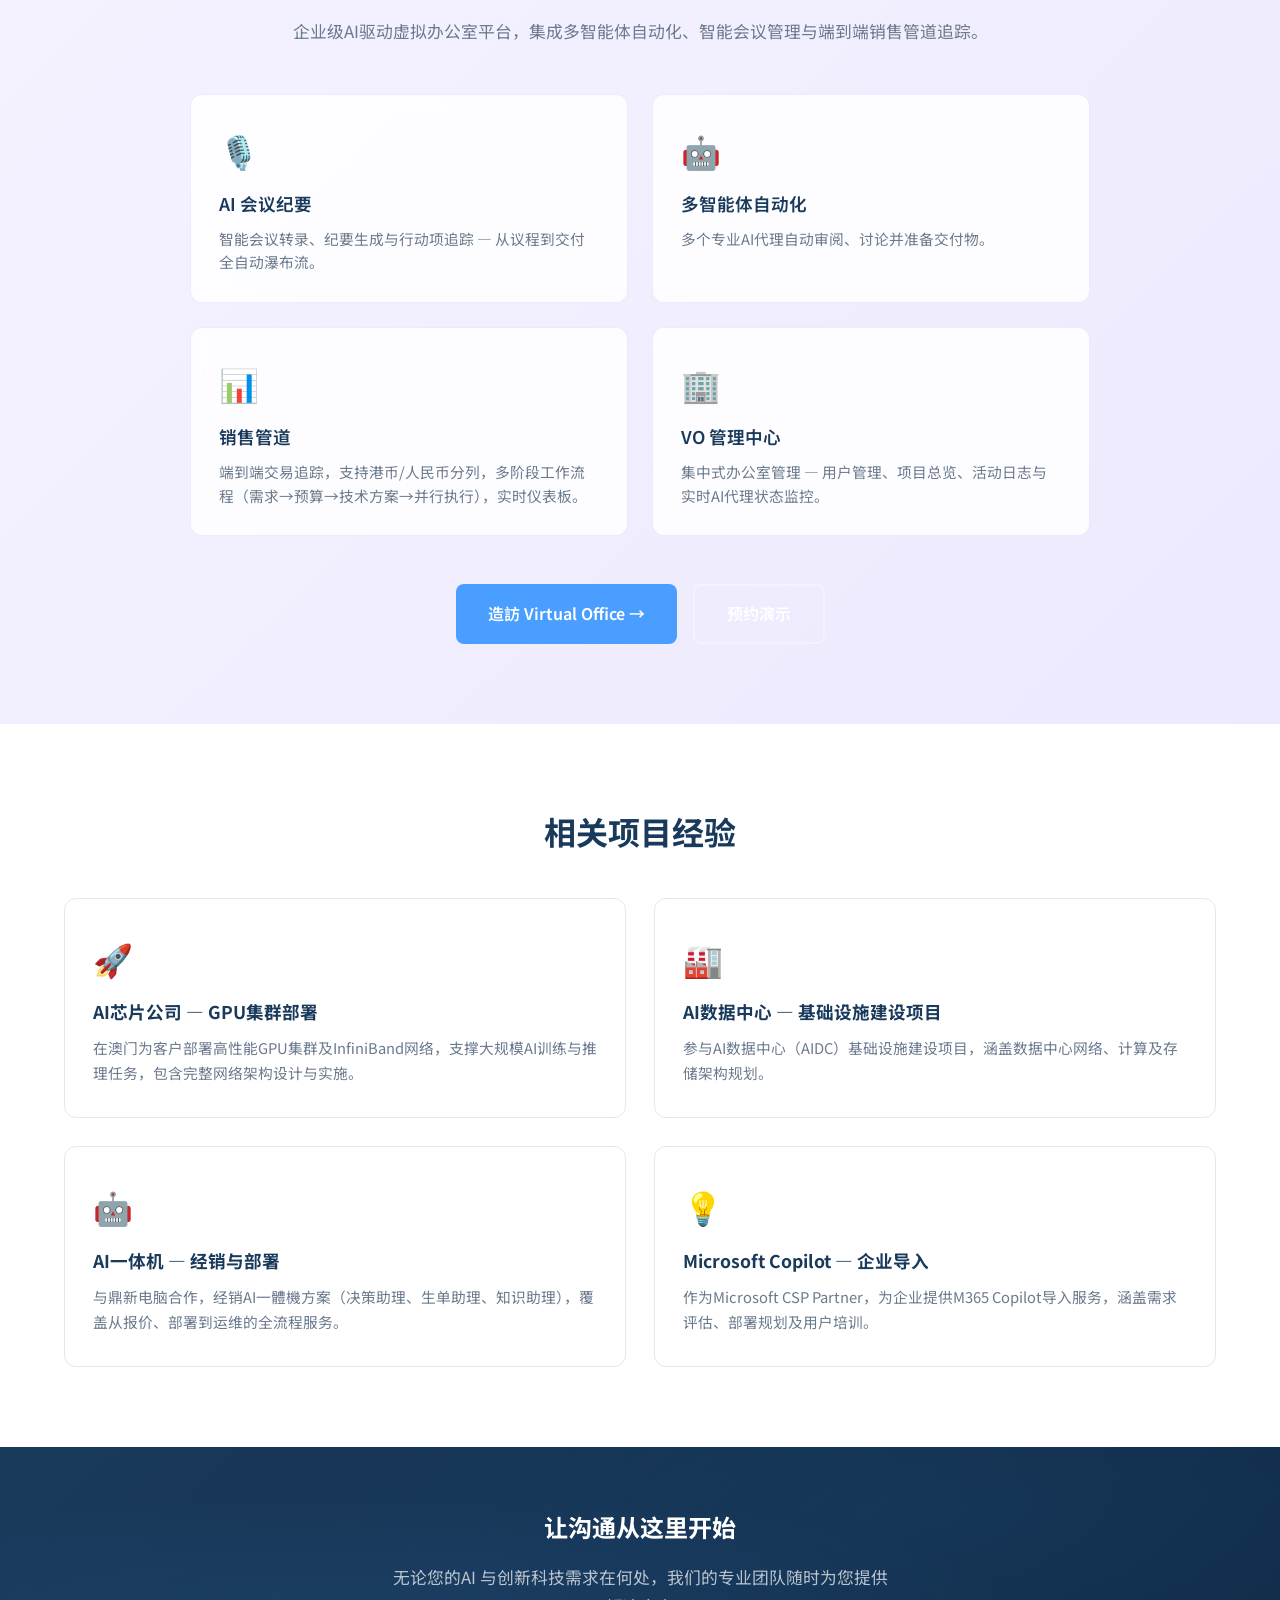
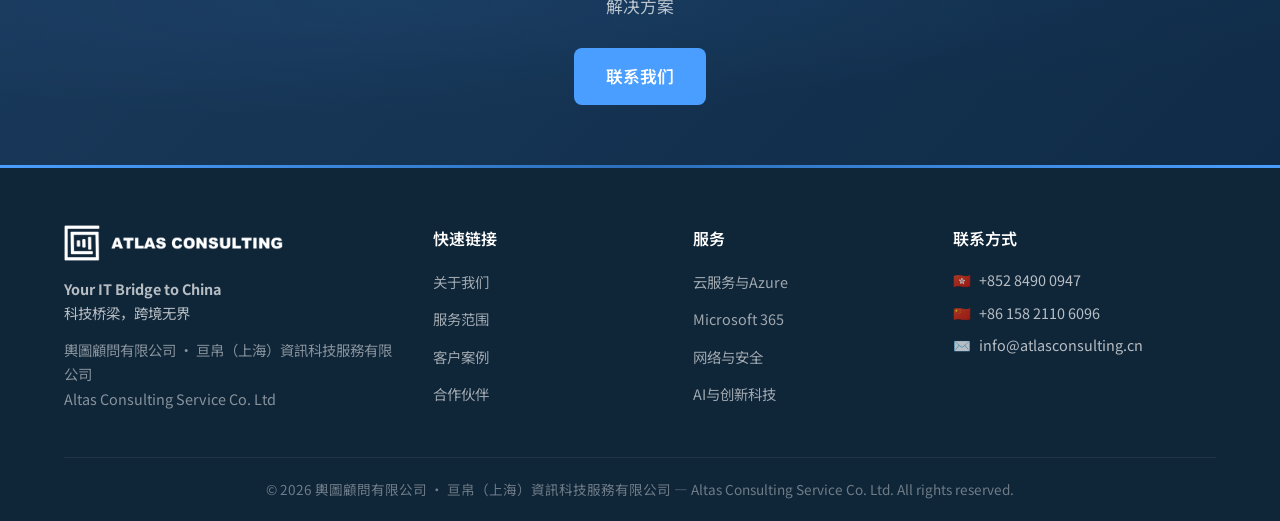
==== commit 1ed16712: "rename: Atlas Consulting Service Ltd → Altas Consulting Service Co. Ltd. (30 occurrences, 9 files)" ====
--- a/services/ai-innovation.html
+++ b/services/ai-innovation.html
@@ -160,7 +160,7 @@
                 <div class="footer-brand">
                     <img src="../assets/images/logo_280_white.png" alt="Atlas Consulting" class="footer-logo">
                     <p><strong data-i18n="footer.brand">Your IT Bridge to China</strong><br><span data-i18n="footer.tagline">科技桥梁，跨境无界</span></p>
-                    <p class="footer-brand-meta" data-i18n="footer.company">輿圖顧問有限公司 · 亘帛（上海）資訊科技服務有限公司<br>Atlas Consulting Service Ltd</p>
+                    <p class="footer-brand-meta" data-i18n="footer.company">輿圖顧問有限公司 · 亘帛（上海）資訊科技服務有限公司<br>Altas Consulting Service Co. Ltd</p>
                 </div>
                 <div class="footer-links">
                     <h4 data-i18n="footer.links">快速链接</h4>
@@ -188,7 +188,7 @@
                 </div>
             </div>
             <div class="footer-bottom">
-                <p data-i18n="footer.copyright">&copy; 2026 輿圖顧問有限公司 · 亘帛（上海）資訊科技服務有限公司 — Atlas Consulting Service Ltd. All rights reserved.</p>
+                <p data-i18n="footer.copyright">&copy; 2026 輿圖顧問有限公司 · 亘帛（上海）資訊科技服務有限公司 — Altas Consulting Service Co. Ltd. All rights reserved.</p>
             </div>
         </div>
     </footer>
